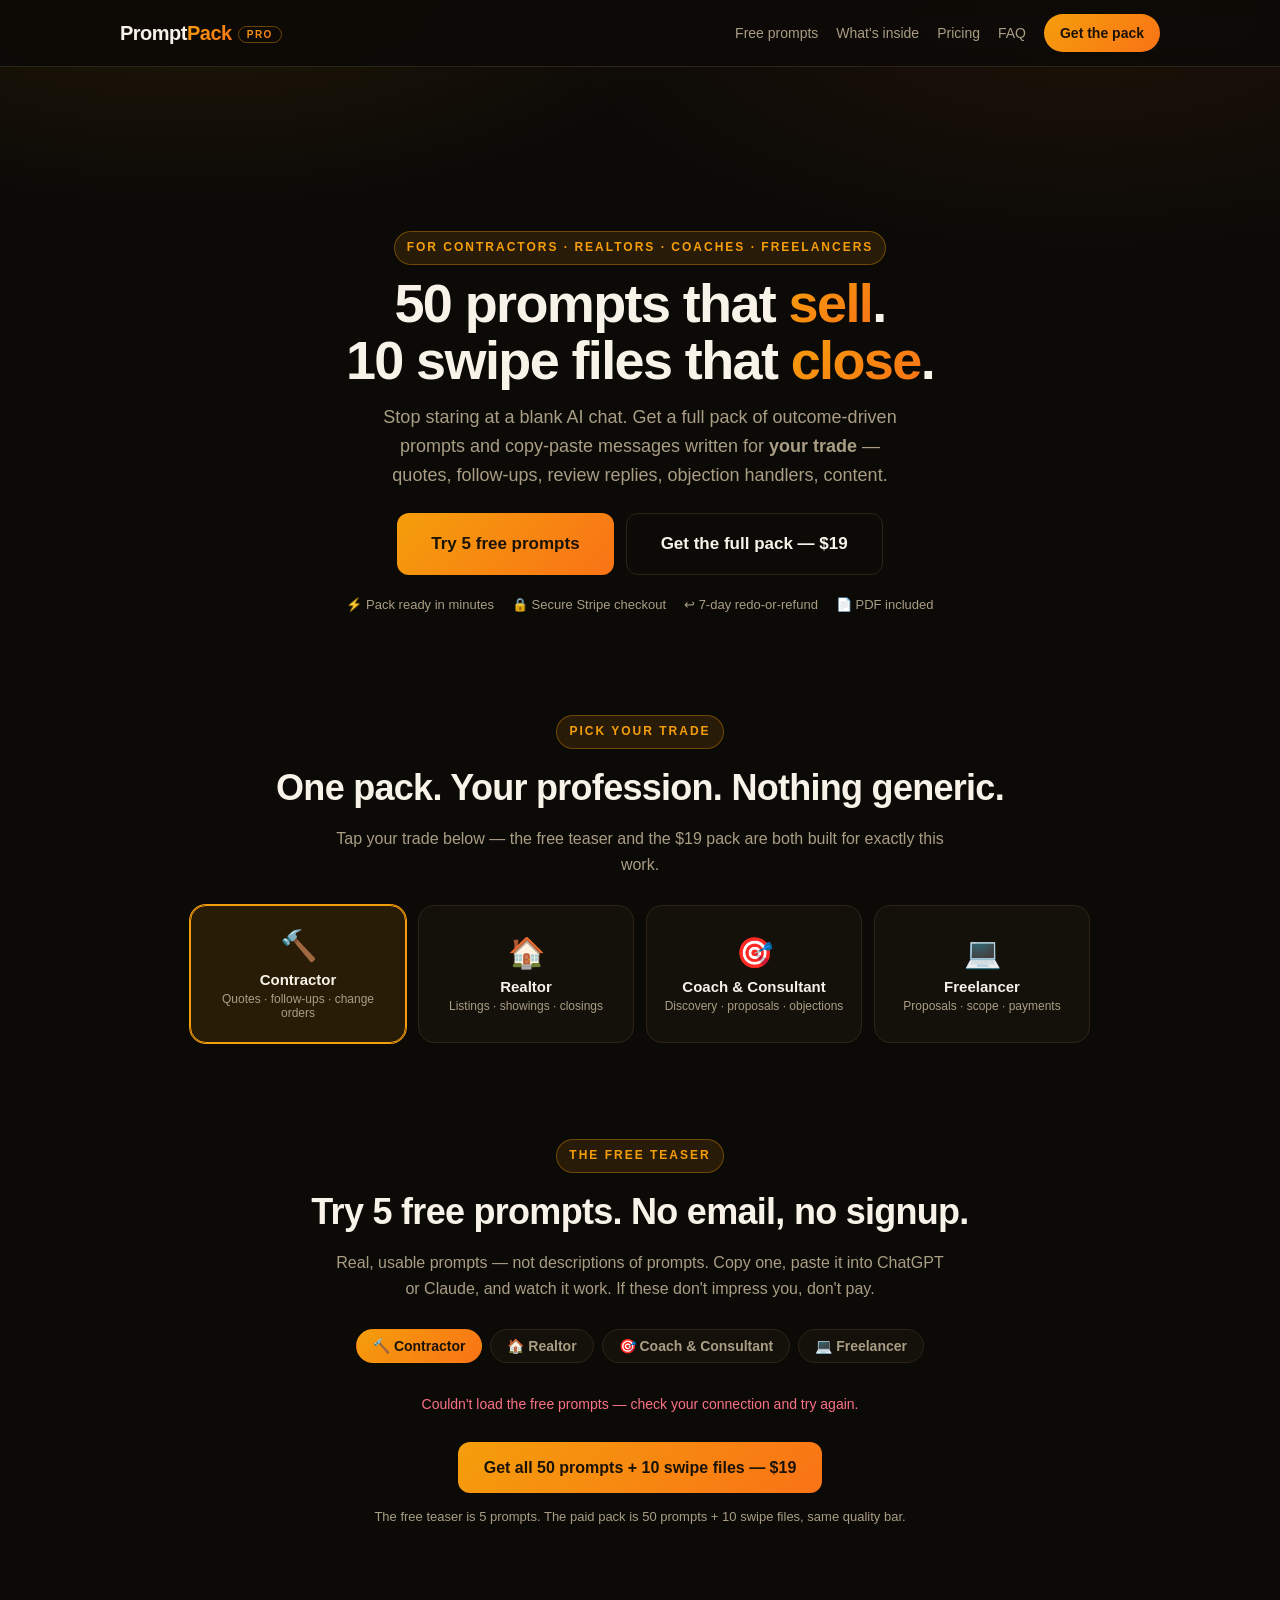
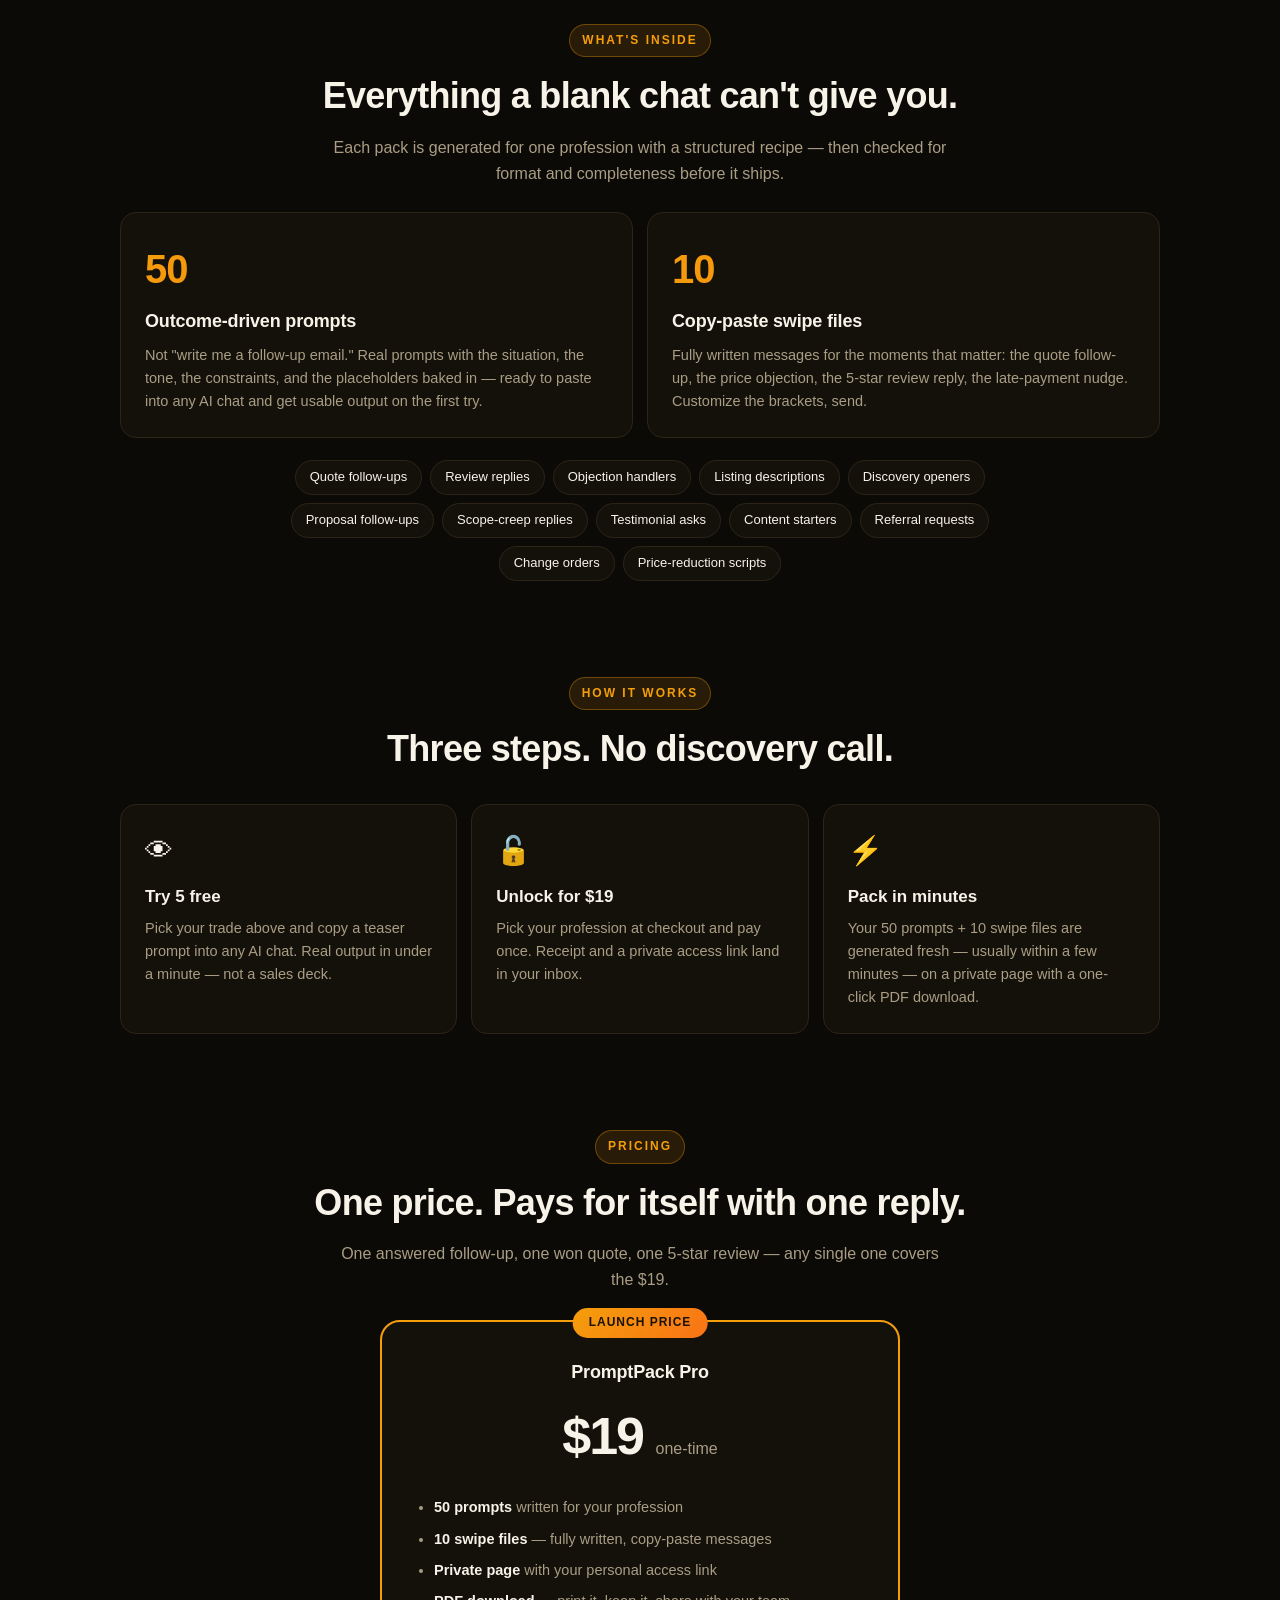
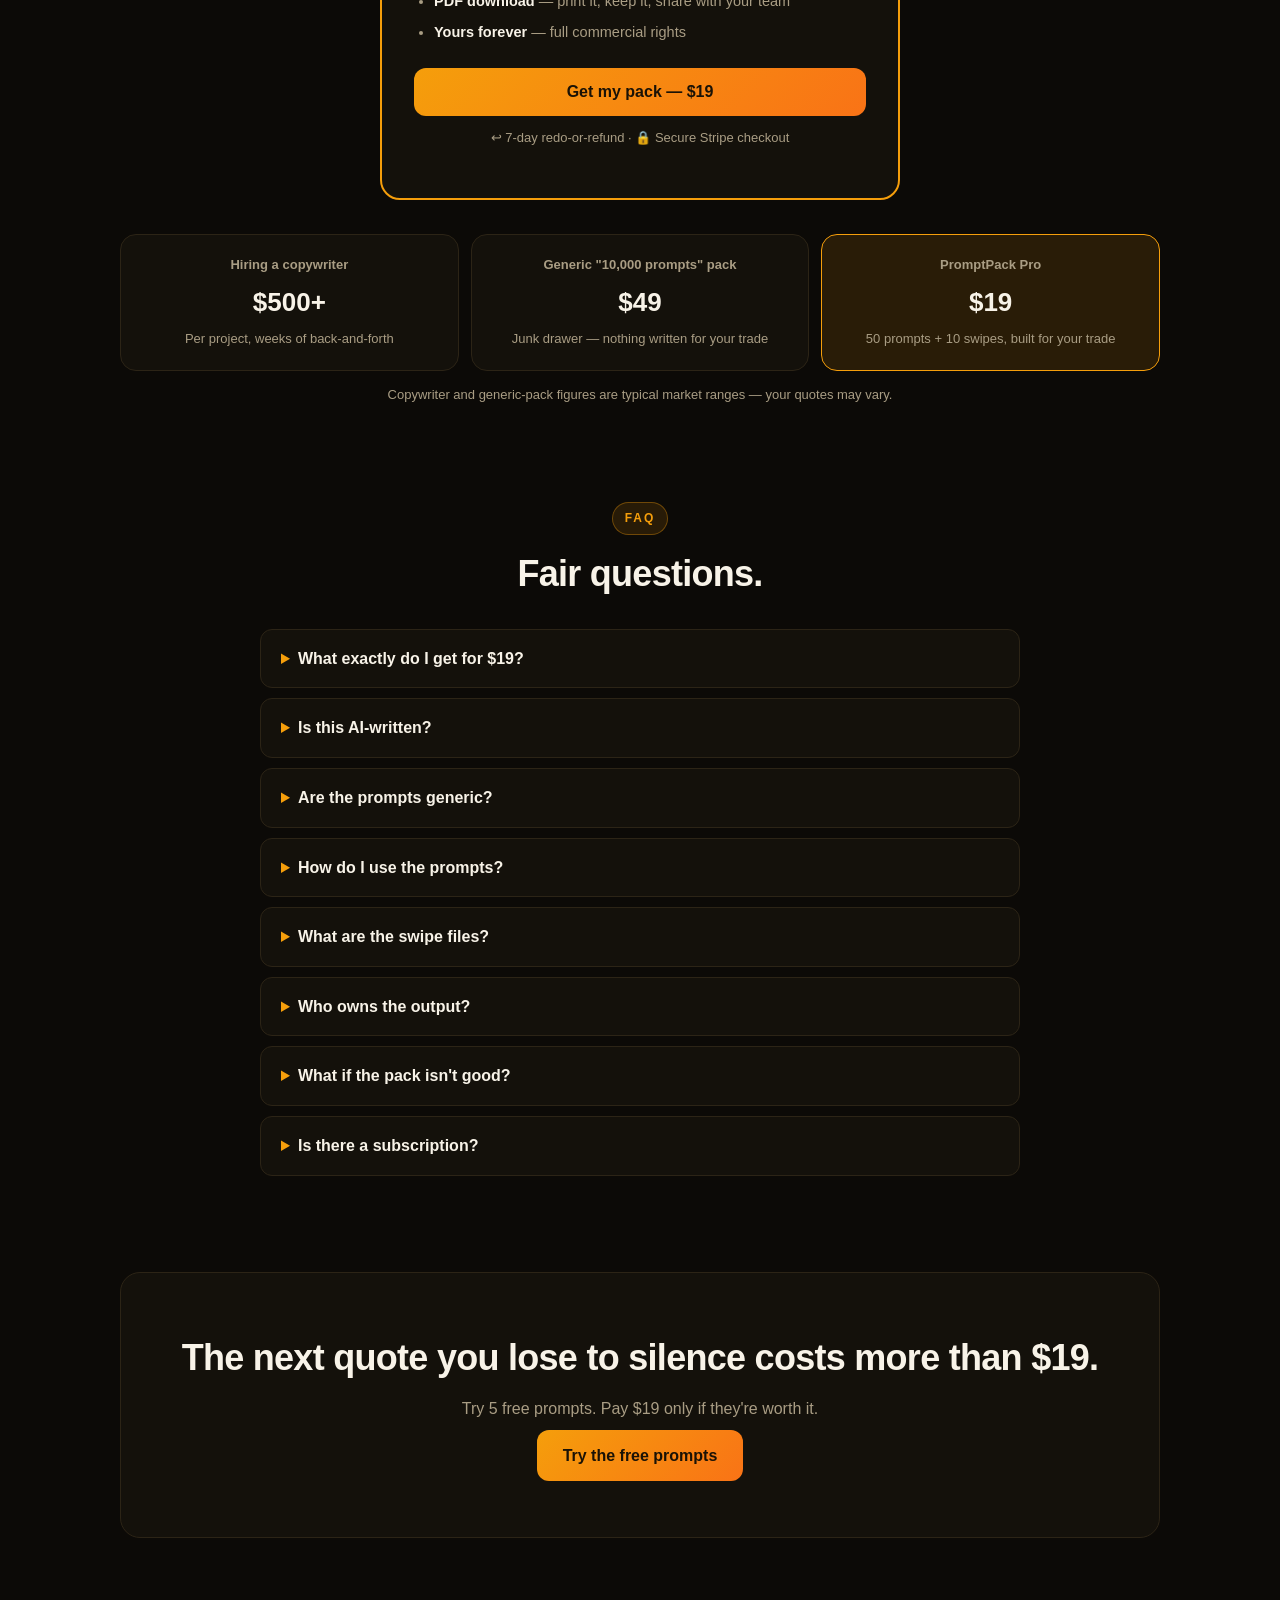
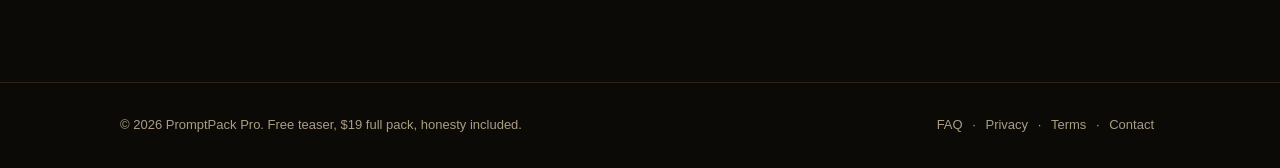
==== index.html @ e0302ac5 "Full PromptPack Pro product: PWA, checkout, token-gated deliverable, legal pages" ====
<!DOCTYPE html>
<html lang="en">
<head>
<meta charset="utf-8">
<meta name="viewport" content="width=device-width, initial-scale=1, viewport-fit=cover">
<title>PromptPack Pro — 50 AI prompts + 10 swipe files for your trade, $19</title>
<meta name="description" content="Pick your profession — contractor, realtor, coach, or freelancer — and get 50 outcome-driven AI prompts plus 10 copy-paste swipe files written for your trade. Try 5 free, no email. $19 one-time.">
<link rel="canonical" href="https://promptpack.mehyar.us/">
<meta property="og:type" content="website">
<meta property="og:site_name" content="PromptPack Pro">
<meta property="og:title" content="PromptPack Pro — 50 AI prompts + 10 swipe files for your trade, $19">
<meta property="og:description" content="Try 5 free prompts — no email, no signup. The full pack (50 prompts + 10 swipe files) is $19 one-time, written for contractors, realtors, coaches, and freelancers.">
<meta property="og:url" content="https://promptpack.mehyar.us/">
<meta property="og:image" content="https://promptpack.mehyar.us/assets/promptpack-logo.png">
<meta property="og:image:alt" content="PromptPack Pro brand tile">
<meta name="twitter:card" content="summary_large_image">
<meta name="twitter:title" content="PromptPack Pro — 50 AI prompts + 10 swipe files for your trade, $19">
<meta name="twitter:description" content="Try 5 free prompts — no email, no signup. Full pack $19 one-time.">
<meta name="twitter:image" content="https://promptpack.mehyar.us/assets/promptpack-logo.png">
<link rel="manifest" href="manifest.json">
<meta name="theme-color" content="#0c0a07">
<link rel="stylesheet" href="styles.css">
<script type="application/ld+json">
{"@context":"https://schema.org","@type":"Organization","name":"PromptPack Pro","url":"https://promptpack.mehyar.us/","logo":"https://promptpack.mehyar.us/assets/promptpack-logo.png","sameAs":[],"contactPoint":{"@type":"ContactPoint","email":"info@mehyar.us","contactType":"customer service"}}
</script>
<script type="application/ld+json">
{"@context":"https://schema.org","@type":"WebSite","name":"PromptPack Pro","url":"https://promptpack.mehyar.us/"}
</script>
<script type="application/ld+json">
{"@context":"https://schema.org","@type":"FAQPage","mainEntity":[
{"@type":"Question","name":"What exactly do I get for $19?","acceptedAnswer":{"@type":"Answer","text":"50 AI prompts written specifically for your profession (contractor, realtor, coach/consultant, or freelancer) plus 10 copy-paste swipe files — follow-up texts, review replies, objection handlers, and content starters. Delivered as a private web page with a one-click PDF download."}},
{"@type":"Question","name":"Is this AI-written?","acceptedAnswer":{"@type":"Answer","text":"Yes — each pack is generated by a large language model using a structured recipe tuned per profession, then validated for format and completeness. The 5 free teaser prompts are hand-written; the paid pack follows the same quality bar."}},
{"@type":"Question","name":"Are the prompts generic?","acceptedAnswer":{"@type":"Answer","text":"No. Each pack is built for one trade. A contractor gets quote follow-ups and change-order language; a realtor gets listing descriptions and price-reduction scripts; a coach gets discovery openers; a freelancer gets proposals and scope-creep replies. Pick your profession at checkout."}},
{"@type":"Question","name":"Who owns the output?","acceptedAnswer":{"@type":"Answer","text":"You do. Full commercial rights, forever. Use the prompts and swipe files in your business however you like."}},
{"@type":"Question","name":"What if the pack isn't good?","acceptedAnswer":{"@type":"Answer","text":"Email within 7 days and we'll regenerate it once, free. If it's still not usable, you get a full refund."}},
{"@type":"Question","name":"Is there a subscription?","acceptedAnswer":{"@type":"Answer","text":"No. $19 one-time. Your pack lives at a private link you can open anytime."}},
{"@type":"Question","name":"How do I use the prompts?","acceptedAnswer":{"@type":"Answer","text":"Copy any prompt, paste it into ChatGPT, Claude, or any AI chat, fill in the bracketed details (your trade, the client situation), and hit send. Each prompt is self-contained and ready to use."}}
]}
</script>
</head>
<body>

<header class="site-header">
  <div class="inner">
    <a class="brand" href="index.html">Prompt<span>Pack</span><span class="pro-tag">PRO</span></a>
    <nav class="nav">
      <a href="#teaser">Free prompts</a>
      <a href="#inside">What's inside</a>
      <a href="#pricing">Pricing</a>
      <a href="#faq">FAQ</a>
      <a class="nav-cta" href="#pricing">Get the pack</a>
    </nav>
  </div>
</header>

<main>
  <!-- ============ HERO ============ -->
  <section class="hero hero-compact">
    <p class="eyebrow">For contractors · realtors · coaches · freelancers</p>
    <h1>50 prompts that <span class="grad">sell</span>.<br>10 swipe files that <span class="grad">close</span>.</h1>
    <p class="hero-sub">Stop staring at a blank AI chat. Get a full pack of outcome-driven prompts and copy-paste messages written for <strong>your trade</strong> — quotes, follow-ups, review replies, objection handlers, content.</p>
    <div class="hero-cta">
      <a class="btn btn-primary" href="#teaser">Try 5 free prompts</a>
      <a class="btn btn-ghost" href="#pricing">Get the full pack — $19</a>
    </div>
    <div class="trust-row">
      <span>⚡ Pack ready in minutes</span>
      <span>🔒 Secure Stripe checkout</span>
      <span>↩ 7-day redo-or-refund</span>
      <span>📄 PDF included</span>
    </div>
  </section>

  <!-- ============ PROFESSION PICKER ============ -->
  <section id="professions">
    <div class="eyebrow-wrap"><p class="eyebrow">Pick your trade</p></div>
    <h2 class="sec-title">One pack. Your profession. Nothing generic.</h2>
    <p class="sec-sub">Tap your trade below — the free teaser and the $19 pack are both built for exactly this work.</p>
    <div class="prof-grid" id="prof-grid">
      <button class="prof-card active" data-prof="contractor" type="button"><span class="prof-icon">🔨</span>Contractor<small>Quotes · follow-ups · change orders</small></button>
      <button class="prof-card" data-prof="realtor" type="button"><span class="prof-icon">🏠</span>Realtor<small>Listings · showings · closings</small></button>
      <button class="prof-card" data-prof="coach-consultant" type="button"><span class="prof-icon">🎯</span>Coach &amp; Consultant<small>Discovery · proposals · objections</small></button>
      <button class="prof-card" data-prof="freelancer" type="button"><span class="prof-icon">💻</span>Freelancer<small>Proposals · scope · payments</small></button>
    </div>
  </section>

  <!-- ============ TEASER ============ -->
  <section id="teaser">
    <div class="eyebrow-wrap"><p class="eyebrow">The free teaser</p></div>
    <h2 class="sec-title">Try 5 free prompts. No email, no signup.</h2>
    <p class="sec-sub">Real, usable prompts — not descriptions of prompts. Copy one, paste it into ChatGPT or Claude, and watch it work. If these don't impress you, don't pay.</p>
    <div class="teaser-shell">
      <div class="teaser-tabs" id="teaser-tabs" role="tablist">
        <button class="teaser-tab active" data-prof="contractor" type="button" role="tab">🔨 Contractor</button>
        <button class="teaser-tab" data-prof="realtor" type="button" role="tab">🏠 Realtor</button>
        <button class="teaser-tab" data-prof="coach-consultant" type="button" role="tab">🎯 Coach &amp; Consultant</button>
        <button class="teaser-tab" data-prof="freelancer" type="button" role="tab">💻 Freelancer</button>
      </div>
      <div class="prompt-list" id="teaser-list" aria-live="polite"></div>
      <p class="status" id="teaser-status" style="text-align:center"></p>
      <div class="teaser-cta">
        <a class="btn btn-primary" href="#pricing" id="teaser-upgrade">Get all 50 prompts + 10 swipe files — $19</a>
        <p class="gallery-note">The free teaser is 5 prompts. The paid pack is 50 prompts + 10 swipe files, same quality bar.</p>
      </div>
    </div>
  </section>

  <!-- ============ WHAT'S INSIDE ============ -->
  <section id="inside">
    <div class="eyebrow-wrap"><p class="eyebrow">What's inside</p></div>
    <h2 class="sec-title">Everything a blank chat can't give you.</h2>
    <p class="sec-sub">Each pack is generated for one profession with a structured recipe — then checked for format and completeness before it ships.</p>
    <div class="inside-grid">
      <article class="inside-card reveal">
        <div class="big">50</div>
        <h3>Outcome-driven prompts</h3>
        <p>Not "write me a follow-up email." Real prompts with the situation, the tone, the constraints, and the placeholders baked in — ready to paste into any AI chat and get usable output on the first try.</p>
      </article>
      <article class="inside-card reveal">
        <div class="big">10</div>
        <h3>Copy-paste swipe files</h3>
        <p>Fully written messages for the moments that matter: the quote follow-up, the price objection, the 5-star review reply, the late-payment nudge. Customize the brackets, send.</p>
      </article>
    </div>
    <div class="cat-cloud reveal">
      <span>Quote follow-ups</span><span>Review replies</span><span>Objection handlers</span><span>Listing descriptions</span><span>Discovery openers</span><span>Proposal follow-ups</span><span>Scope-creep replies</span><span>Testimonial asks</span><span>Content starters</span><span>Referral requests</span><span>Change orders</span><span>Price-reduction scripts</span>
    </div>
  </section>

  <!-- ============ HOW IT WORKS ============ -->
  <section id="how">
    <div class="eyebrow-wrap"><p class="eyebrow">How it works</p></div>
    <h2 class="sec-title">Three steps. No discovery call.</h2>
    <ol class="steps steps-visual">
      <li class="reveal"><span class="step-icon">👁</span><strong>Try 5 free</strong><p>Pick your trade above and copy a teaser prompt into any AI chat. Real output in under a minute — not a sales deck.</p></li>
      <li class="reveal"><span class="step-icon">🔓</span><strong>Unlock for $19</strong><p>Pick your profession at checkout and pay once. Receipt and a private access link land in your inbox.</p></li>
      <li class="reveal"><span class="step-icon">⚡</span><strong>Pack in minutes</strong><p>Your 50 prompts + 10 swipe files are generated fresh — usually within a few minutes — on a private page with a one-click PDF download.</p></li>
    </ol>
  </section>

  <!-- ============ PRICING ============ -->
  <section id="pricing">
    <div class="eyebrow-wrap"><p class="eyebrow">Pricing</p></div>
    <h2 class="sec-title">One price. Pays for itself with one reply.</h2>
    <p class="sec-sub">One answered follow-up, one won quote, one 5-star review — any single one covers the $19.</p>
    <div class="price-card reveal">
      <span class="save">LAUNCH PRICE</span>
      <h3>PromptPack Pro</h3>
      <div class="price">$19 <small>one-time</small></div>
      <ul>
        <li><strong>50 prompts</strong> written for your profession</li>
        <li><strong>10 swipe files</strong> — fully written, copy-paste messages</li>
        <li><strong>Private page</strong> with your personal access link</li>
        <li><strong>PDF download</strong> — print it, keep it, share with your team</li>
        <li><strong>Yours forever</strong> — full commercial rights</li>
      </ul>
      <button class="btn btn-primary btn-block" id="buy-open">Get my pack — $19</button>
      <p class="price-guarantee">↩ 7-day redo-or-refund · 🔒 Secure Stripe checkout</p>
    </div>
    <div class="compare-strip reveal">
      <div class="compare-col">
        <span class="compare-who">Hiring a copywriter</span>
        <span class="compare-price">$500+</span>
        <span class="compare-time">Per project, weeks of back-and-forth</span>
      </div>
      <div class="compare-col">
        <span class="compare-who">Generic "10,000 prompts" pack</span>
        <span class="compare-price">$49</span>
        <span class="compare-time">Junk drawer — nothing written for your trade</span>
      </div>
      <div class="compare-col winner">
        <span class="compare-who">PromptPack Pro</span>
        <span class="compare-price">$19</span>
        <span class="compare-time">50 prompts + 10 swipes, built for your trade</span>
      </div>
    </div>
    <p class="gallery-note">Copywriter and generic-pack figures are typical market ranges — your quotes may vary.</p>
  </section>

  <!-- ============ FAQ ============ -->
  <section id="faq">
    <div class="eyebrow-wrap"><p class="eyebrow">FAQ</p></div>
    <h2 class="sec-title">Fair questions.</h2>
    <div class="faq">
      <details class="reveal">
        <summary>What exactly do I get for $19?</summary>
        <p>50 AI prompts written for your profession plus 10 copy-paste swipe files, on a private web page with a one-click PDF download. Pick your profession at checkout — contractor, realtor, coach/consultant, or freelancer.</p>
      </details>
      <details class="reveal">
        <summary>Is this AI-written?</summary>
        <p>Yes — each pack is generated by a large language model running a structured recipe tuned per profession, then validated for format and completeness. The 5 free teaser prompts are hand-written; the paid pack holds the same quality bar.</p>
      </details>
      <details class="reveal">
        <summary>Are the prompts generic?</summary>
        <p>No. A contractor gets quote follow-ups, price-objection replies, and change-order language. A realtor gets listing descriptions and price-reduction scripts. A coach gets discovery openers and testimonial extractors. A freelancer gets proposals and scope-creep stoppers.</p>
      </details>
      <details class="reveal">
        <summary>How do I use the prompts?</summary>
        <p>Copy any prompt, paste it into ChatGPT, Claude, or any AI chat, fill in the bracketed details (your trade, the client situation), and hit send. Each prompt is self-contained and built to work on the first try.</p>
      </details>
      <details class="reveal">
        <summary>What are the swipe files?</summary>
        <p>Fully written messages for high-stakes moments — no AI call needed. The quote follow-up text, the price-objection reply, the 5-star review response, the late-payment sequence. Swap in your details and send.</p>
      </details>
      <details class="reveal">
        <summary>Who owns the output?</summary>
        <p>You do. Full commercial rights, forever. Use the prompts and swipe files anywhere in your business.</p>
      </details>
      <details class="reveal">
        <summary>What if the pack isn't good?</summary>
        <p>Email us within 7 days and we'll regenerate it once, free. If it's still not usable, you get a full refund.</p>
      </details>
      <details class="reveal">
        <summary>Is there a subscription?</summary>
        <p>No. $19 one-time. Your pack lives at a private link you can open anytime.</p>
      </details>
    </div>
  </section>

  <!-- ============ FINAL CTA ============ -->
  <section class="final-cta reveal">
    <h2>The next quote you lose to silence costs more than $19.</h2>
    <p class="sec-sub">Try 5 free prompts. Pay $19 only if they're worth it.</p>
    <a class="btn btn-primary" href="#teaser">Try the free prompts</a>
  </section>
</main>

<footer>
  <div class="inner footer-grid">
    <div class="footer-base">
      <span>© 2026 PromptPack Pro. Free teaser, $19 full pack, honesty included.</span>
      <span><a href="index.html#faq">FAQ</a> · <a href="privacy.html">Privacy</a> · <a href="terms.html">Terms</a> · <a href="mailto:info@mehyar.us">Contact</a></span>
    </div>
  </div>
</footer>

<!-- Sticky mobile CTA -->
<div class="sticky-cta" id="sticky-cta" hidden>
  <span class="sticky-cta-text"><strong>$19</strong> one-time · 5 free prompts</span>
  <a class="btn btn-primary" href="#pricing">Get the pack</a>
</div>

<!-- Buy modal -->
<div class="modal" id="buy-modal" hidden>
  <div class="panel">
    <button class="modal-close" id="buy-close" aria-label="Close">×</button>
    <h2>PromptPack Pro</h2>
    <p class="muted">50 prompts + 10 swipe files, written for your trade.</p>
    <p><span class="price" style="font-size:32px;font-weight:800">$19</span> <small style="color:var(--muted)">one-time</small></p>
    <form id="buy-form" novalidate>
      <div class="field">
        <label for="buy-profession">Your profession</label>
        <select id="buy-profession">
          <option value="">— choose your trade —</option>
          <option value="contractor">Contractor</option>
          <option value="realtor">Realtor</option>
          <option value="coach-consultant">Coach / Consultant</option>
          <option value="freelancer">Freelancer</option>
        </select>
      </div>
      <div class="field">
        <label for="buy-email">Email — your pack link goes here</label>
        <input type="email" id="buy-email" placeholder="you@company.com" autocomplete="email">
      </div>
      <p id="buy-error"></p>
      <button type="submit" class="btn btn-primary btn-block">Continue to checkout</button>
    </form>
  </div>
</div>

<!-- Dev payload modal -->
<div class="modal" id="payload-modal" hidden>
  <div class="panel" style="max-width:560px">
    <button class="modal-close" id="payload-close" aria-label="Close">×</button>
    <h2>Checkout payload</h2>
    <pre id="payload-pre" style="white-space:pre-wrap;font-size:13px"></pre>
    <p class="muted" style="font-size:13px">DEV MODE — no real checkout happened. In production this payload POSTs to the checkout endpoint and Stripe takes over.</p>
  </div>
</div>

<div class="toast" id="toast" role="status"></div>

<script src="app.js"></script>
<script>
document.addEventListener("DOMContentLoaded", function () {
  /* reveal-on-scroll */
  var io = new IntersectionObserver(function (entries) {
    entries.forEach(function (e) {
      if (e.isIntersecting) { e.target.classList.add("in"); io.unobserve(e.target); }
    });
  }, { threshold: 0.1 });
  document.querySelectorAll(".reveal").forEach(function (el) { io.observe(el); });

  /* profession picker + teaser tabs share state */
  var currentProf = "contractor";
  function setProfession(slug) {
    currentProf = slug;
    document.querySelectorAll("#prof-grid .prof-card").forEach(function (c) {
      c.classList.toggle("active", c.getAttribute("data-prof") === slug);
    });
    document.querySelectorAll("#teaser-tabs .teaser-tab").forEach(function (t) {
      t.classList.toggle("active", t.getAttribute("data-prof") === slug);
    });
    window.PromptPack.loadTeaser(slug);
    var sel = document.getElementById("buy-profession");
    if (sel) sel.value = slug;
  }
  document.querySelectorAll("#prof-grid .prof-card").forEach(function (c) {
    c.addEventListener("click", function () { setProfession(c.getAttribute("data-prof")); });
  });
  document.querySelectorAll("#teaser-tabs .teaser-tab").forEach(function (t) {
    t.addEventListener("click", function () { setProfession(t.getAttribute("data-prof")); });
  });

  /* buy modal open */
  document.getElementById("buy-open").addEventListener("click", function () {
    window.PromptPack.openBuy(currentProf);
  });

  /* sticky mobile CTA */
  var sticky = document.getElementById("sticky-cta");
  var footer = document.querySelector("footer");
  function updateSticky() {
    if (window.innerWidth >= 720) { sticky.hidden = true; return; }
    var past = window.scrollY > 520;
    var footVisible = false;
    if (footer) { footVisible = footer.getBoundingClientRect().top < window.innerHeight; }
    sticky.hidden = !(past && !footVisible);
  }
  window.addEventListener("scroll", updateSticky, { passive: true });
  window.addEventListener("resize", updateSticky);
  updateSticky();

  /* initial teaser load */
  setProfession("contractor");
});
</script>
</body>
</html>
---- styles.css ----
/* PromptPack Pro — warm "winning words" palette. Mobile-first, vanilla, no build step. */
:root {
  --bg: #0c0a07;
  --surface: #14110b;
  --surface-2: #1c1710;
  --line: #2c2416;
  --text: #f8f3e8;
  --muted: #a99d84;
  --accent: #f59e0b;
  --accent-2: #f97316;
  --accent-soft: rgba(245, 158, 11, .12);
  --grad: linear-gradient(135deg, #f59e0b, #f97316);
  --gold: #fbbf24;
  --ok: #34d399;
  --err: #fb7185;
  --radius: 16px;
  --maxw: 1080px;
  --font: -apple-system, BlinkMacSystemFont, "Segoe UI", Inter, Roboto, Helvetica, Arial, sans-serif;
}

* { box-sizing: border-box; }
html { -webkit-text-size-adjust: 100%; scroll-behavior: smooth; }
body {
  margin: 0;
  background:
    radial-gradient(900px 420px at 15% -5%, rgba(245, 158, 11, .10) 0%, transparent 60%) fixed,
    radial-gradient(900px 420px at 85% 0%, rgba(249, 115, 22, .08) 0%, transparent 60%) fixed,
    var(--bg);
  color: var(--text);
  font-family: var(--font);
  line-height: 1.6;
  font-size: 16px;
}

/* ---------- header ---------- */
.site-header {
  position: sticky; top: 0; z-index: 20;
  background: rgba(12, 10, 7, .88);
  backdrop-filter: blur(10px);
  -webkit-backdrop-filter: blur(10px);
  border-bottom: 1px solid var(--line);
}
.site-header .inner {
  max-width: var(--maxw); margin: 0 auto;
  padding: 14px 20px;
  display: flex; align-items: center; justify-content: space-between; gap: 12px;
}
.brand { font-weight: 800; font-size: 20px; letter-spacing: -.5px; color: var(--text); text-decoration: none; }
.brand span {
  background: var(--grad);
  -webkit-background-clip: text; background-clip: text;
  -webkit-text-fill-color: transparent; color: transparent;
}
.brand .pro-tag {
  font-size: 10px; font-weight: 800; letter-spacing: 1.5px; color: var(--accent);
  border: 1px solid rgba(245, 158, 11, .4); border-radius: 999px;
  padding: 2px 8px; margin-left: 6px; vertical-align: middle;
}
.nav { display: flex; align-items: center; }
.nav a { color: var(--muted); text-decoration: none; font-size: 14px; margin-left: 18px; }
.nav a:hover { color: var(--text); }
.nav .nav-cta {
  margin-left: 18px; padding: 8px 16px; border-radius: 999px;
  background: var(--grad); color: #1a1206; font-weight: 700;
}
.nav .nav-cta:hover { opacity: .92; color: #1a1206; }
@media (max-width: 560px) { .nav a:not(.nav-cta) { display: none; } }

/* ---------- layout ---------- */
main { max-width: var(--maxw); margin: 0 auto; padding: 0 20px 72px; }
main section { margin-top: clamp(56px, 9vw, 96px); }
section[id] { scroll-margin-top: 76px; }
h1 {
  font-size: clamp(30px, 8.5vw, 54px);
  line-height: 1.06; letter-spacing: -0.03em;
  margin: 0 0 14px; text-wrap: balance;
}
h2 { font-size: clamp(22px, 5.5vw, 30px); letter-spacing: -0.02em; margin: 0 0 10px; text-wrap: balance; }
.sec-title { font-size: clamp(24px, 6vw, 36px); letter-spacing: -0.02em; text-wrap: balance; }
h3 { font-size: 18px; margin: 0 0 8px; letter-spacing: -0.01em; }
p.lede { color: var(--muted); font-size: 17px; margin: 0 0 18px; max-width: 640px; }
::selection { background: rgba(245, 158, 11, .35); }
a:focus-visible, button:focus-visible, input:focus-visible, select:focus-visible, summary:focus-visible {
  outline: 2px solid var(--accent); outline-offset: 2px; border-radius: 6px;
}
.eyebrow {
  display: inline-block;
  color: var(--accent); font-size: 12px; font-weight: 800;
  text-transform: uppercase; letter-spacing: 2px; margin: 0 0 10px;
  padding: 6px 12px; border: 1px solid rgba(245, 158, 11, .35);
  border-radius: 999px; background: var(--accent-soft);
}
.eyebrow-wrap { text-align: center; }
.sec-title { text-align: center; }
.sec-sub { text-align: center; color: var(--muted); max-width: 620px; margin: 0 auto 8px; }

/* ---------- hero ---------- */
.hero { padding: 64px 0 12px; text-align: center; }
.hero-compact { padding: clamp(36px, 7vw, 68px) 0 4px; }
.hero h1 .grad {
  background: var(--grad);
  -webkit-background-clip: text; background-clip: text;
  -webkit-text-fill-color: transparent; color: transparent;
}
.hero .lede { margin-left: auto; margin-right: auto; }
.hero-sub {
  color: var(--muted); font-size: clamp(15px, 4vw, 18px);
  margin: 12px auto 0; max-width: 560px; text-wrap: balance;
}
.hero-cta { margin-top: 24px; display: flex; justify-content: center; gap: 12px; flex-wrap: wrap; }
.hero-cta .btn { padding: 16px 34px; font-size: 17px; min-height: 52px; }
.trust-row {
  display: flex; gap: 10px 18px; flex-wrap: wrap; justify-content: center;
  margin-top: 20px; font-size: 13px; color: var(--muted);
}
.trust-row span { display: inline-flex; align-items: center; gap: 6px; white-space: nowrap; }
.chips { display: flex; gap: 8px; flex-wrap: wrap; justify-content: center; }
.chips span {
  font-size: 13px; color: var(--muted);
  border: 1px solid var(--line); border-radius: 999px;
  padding: 6px 12px; background: rgba(28, 23, 16, .6);
}

/* ---------- buttons ---------- */
.btn {
  display: inline-flex; align-items: center; justify-content: center;
  font-family: var(--font); font-weight: 700; font-size: 16px;
  padding: 13px 26px; border-radius: 12px; border: none; cursor: pointer;
  text-decoration: none; transition: transform .06s ease, opacity .15s ease;
  min-height: 48px;
}
.btn:active { transform: translateY(1px); }
.btn-primary { background: var(--grad); color: #1a1206; }
.btn-primary:hover { opacity: .92; }
.btn-primary:disabled { opacity: .55; cursor: default; }
.btn-ghost {
  background: transparent; color: var(--text);
  border: 1px solid var(--line);
}
.btn-ghost:hover { border-color: var(--accent); color: var(--accent); }
.btn-block { width: 100%; }

/* ---------- profession picker ---------- */
.prof-grid {
  display: grid; grid-template-columns: repeat(4, 1fr); gap: 12px;
  margin: 28px auto 0; max-width: 900px;
}
@media (max-width: 760px) { .prof-grid { grid-template-columns: repeat(2, 1fr); } }
.prof-card {
  background: var(--surface); border: 1px solid var(--line);
  border-radius: var(--radius); padding: 22px 14px; cursor: pointer;
  text-align: center; transition: border-color .15s ease, transform .06s ease;
  color: var(--text); font-family: var(--font); font-size: 15px; font-weight: 700;
}
.prof-card:hover { border-color: var(--accent); }
.prof-card.active { border-color: var(--accent); background: var(--accent-soft); box-shadow: 0 0 0 1px var(--accent); }
.prof-card:active { transform: translateY(1px); }
.prof-card .prof-icon { font-size: 30px; display: block; margin-bottom: 8px; }
.prof-card small { display: block; color: var(--muted); font-weight: 400; font-size: 12px; margin-top: 4px; }

/* ---------- teaser / prompt cards ---------- */
.teaser-shell { margin-top: 28px; }
.teaser-tabs { display: flex; gap: 8px; flex-wrap: wrap; justify-content: center; margin-bottom: 20px; }
.teaser-tab {
  background: var(--surface); border: 1px solid var(--line); color: var(--muted);
  border-radius: 999px; padding: 8px 16px; font-size: 14px; font-weight: 600;
  cursor: pointer; font-family: var(--font);
}
.teaser-tab.active { color: #1a1206; background: var(--grad); border-color: transparent; }
.prompt-list { display: grid; gap: 14px; max-width: 820px; margin: 0 auto; }
.prompt-card {
  background: var(--surface); border: 1px solid var(--line);
  border-radius: var(--radius); padding: 20px; text-align: left;
}
.prompt-card .prompt-head { display: flex; align-items: center; gap: 10px; margin-bottom: 10px; flex-wrap: wrap; }
.prompt-card .prompt-n {
  font-size: 11px; font-weight: 800; letter-spacing: 1px; color: #1a1206;
  background: var(--grad); border-radius: 999px; padding: 3px 10px;
}
.prompt-card .cat {
  font-size: 11px; font-weight: 700; letter-spacing: .8px; text-transform: uppercase;
  color: var(--accent);
}
.prompt-card h3 { font-size: 16px; margin: 0; flex: 1 1 100%; }
.prompt-card .prompt-text {
  color: var(--text); font-size: 14.5px; line-height: 1.65;
  background: rgba(0,0,0,.25); border: 1px solid var(--line);
  border-radius: 10px; padding: 14px; margin: 10px 0 12px; white-space: pre-wrap;
}
.copy-btn {
  background: transparent; border: 1px solid var(--line); color: var(--muted);
  border-radius: 8px; padding: 8px 14px; font-size: 13px; font-weight: 600;
  cursor: pointer; font-family: var(--font);
}
.copy-btn:hover { border-color: var(--accent); color: var(--accent); }
.copy-btn.copied { color: var(--ok); border-color: var(--ok); }
.free-badge {
  display: inline-block; font-size: 11px; font-weight: 800; letter-spacing: 1.5px;
  color: var(--ok); border: 1px solid rgba(52, 211, 153, .4);
  border-radius: 999px; padding: 3px 10px; margin-bottom: 12px;
}
.teaser-cta { text-align: center; margin-top: 26px; }

/* ---------- what's inside ---------- */
.inside-grid { display: grid; grid-template-columns: repeat(2, 1fr); gap: 14px; margin-top: 26px; }
@media (max-width: 700px) { .inside-grid { grid-template-columns: 1fr; } }
.inside-card {
  background: var(--surface); border: 1px solid var(--line);
  border-radius: var(--radius); padding: 24px;
}
.inside-card .big { font-size: 40px; font-weight: 800; letter-spacing: -1px;
  background: var(--grad); -webkit-background-clip: text; background-clip: text;
  -webkit-text-fill-color: transparent; color: transparent; }
.inside-card h3 { margin-top: 6px; }
.inside-card p { color: var(--muted); font-size: 14.5px; margin: 6px 0 0; }
.cat-cloud { display: flex; gap: 8px; flex-wrap: wrap; justify-content: center; margin-top: 22px; max-width: 760px; margin-left: auto; margin-right: auto; }
.cat-cloud span {
  font-size: 13px; color: var(--text);
  border: 1px solid var(--line); border-radius: 999px;
  padding: 6px 14px; background: var(--surface);
}

/* ---------- steps ---------- */
.steps { list-style: none; margin: 26px 0 0; padding: 0; display: grid; gap: 14px; }
.steps-visual { grid-template-columns: repeat(3, 1fr); }
@media (max-width: 760px) { .steps-visual { grid-template-columns: 1fr; } }
.steps li {
  background: var(--surface); border: 1px solid var(--line);
  border-radius: var(--radius); padding: 24px;
}
.steps li strong { display: block; font-size: 17px; margin-bottom: 6px; }
.steps li p { color: var(--muted); font-size: 14.5px; margin: 0; }
.step-icon { font-size: 28px; display: block; margin-bottom: 10px; }

/* ---------- pricing ---------- */
.price-card {
  background: var(--surface); border: 2px solid var(--accent);
  border-radius: 20px; padding: 36px 32px; max-width: 520px; margin: 28px auto 0;
  text-align: center; position: relative;
}
.price-card .save {
  position: absolute; top: -14px; left: 50%; transform: translateX(-50%);
  background: var(--grad); color: #1a1206; font-size: 12px; font-weight: 800;
  letter-spacing: 1px; border-radius: 999px; padding: 5px 16px; white-space: nowrap;
}
.price-card .price { font-size: 52px; font-weight: 800; letter-spacing: -2px; margin: 8px 0; }
.price-card .price small { font-size: 16px; font-weight: 400; color: var(--muted); letter-spacing: 0; }
.price-card ul { text-align: left; color: var(--muted); font-size: 14.5px; padding-left: 20px; margin: 18px 0 24px; }
.price-card ul li { margin-bottom: 8px; }
.price-card ul li strong { color: var(--text); }
.price-guarantee { color: var(--muted); font-size: 13px; margin-top: 12px; }
.compare-strip {
  display: grid; grid-template-columns: repeat(3, 1fr); gap: 12px;
  margin-top: 34px;
}
@media (max-width: 700px) { .compare-strip { grid-template-columns: 1fr; } }
.compare-col {
  background: var(--surface); border: 1px solid var(--line);
  border-radius: var(--radius); padding: 20px; text-align: center;
}
.compare-col.winner { border-color: var(--accent); background: var(--accent-soft); }
.compare-who { display: block; font-size: 13px; color: var(--muted); font-weight: 600; }
.compare-price { display: block; font-size: 26px; font-weight: 800; margin: 6px 0; }
.compare-time { display: block; font-size: 13px; color: var(--muted); }
.gallery-note { text-align: center; color: var(--muted); font-size: 13px; margin-top: 14px; }
.gallery-note a { color: var(--accent); }

/* ---------- faq ---------- */
.faq { max-width: 760px; margin: 26px auto 0; display: grid; gap: 10px; }
.faq details {
  background: var(--surface); border: 1px solid var(--line);
  border-radius: 12px; padding: 16px 20px;
}
.faq summary { font-weight: 700; cursor: pointer; font-size: 16px; }
.faq summary::marker { color: var(--accent); }
.faq details p { color: var(--muted); font-size: 14.5px; margin: 10px 0 0; }

/* ---------- final cta ---------- */
.final-cta {
  text-align: center; background: var(--surface);
  border: 1px solid var(--line); border-radius: 20px;
  padding: clamp(36px, 6vw, 56px) 24px; margin-top: clamp(56px, 9vw, 96px);
}
.final-cta h2 { font-size: clamp(24px, 6vw, 36px); }

/* ---------- modal ---------- */
.modal {
  position: fixed; inset: 0; z-index: 100;
  background: rgba(0,0,0,.7); backdrop-filter: blur(4px);
  display: flex; align-items: center; justify-content: center; padding: 20px;
}
.modal[hidden] { display: none; }
.modal .panel {
  background: var(--surface-2); border: 1px solid var(--line);
  border-radius: 20px; padding: 32px; max-width: 460px; width: 100%;
  position: relative; max-height: 90vh; overflow-y: auto;
}
.modal-close {
  position: absolute; top: 12px; right: 16px;
  background: none; border: none; color: var(--muted);
  font-size: 28px; cursor: pointer; line-height: 1;
}
.modal-close:hover { color: var(--text); }
.modal .panel h2 { margin-top: 0; }
.field { margin-bottom: 16px; }
.field label { display: block; font-size: 13px; font-weight: 700; color: var(--muted); margin-bottom: 6px; }
.field input, .field select, .field textarea {
  width: 100%; background: var(--bg); border: 1px solid var(--line);
  border-radius: 10px; padding: 12px 14px; color: var(--text);
  font-size: 15px; font-family: var(--font);
}
.field input:focus, .field select:focus { border-color: var(--accent); outline: none; }
#buy-error { color: var(--err); font-size: 14px; min-height: 20px; margin: 8px 0; }
.muted { color: var(--muted); }

/* ---------- footer ---------- */
footer { border-top: 1px solid var(--line); margin-top: 72px; }
footer .inner { max-width: var(--maxw); margin: 0 auto; padding: 32px 20px; }
.footer-grid { display: grid; gap: 20px; }
.footer-base {
  display: flex; justify-content: space-between; gap: 12px; flex-wrap: wrap;
  color: var(--muted); font-size: 13px;
}
.footer-base a { color: var(--muted); text-decoration: none; margin: 0 6px; }
.footer-base a:hover { color: var(--accent); }

/* ---------- sticky cta ---------- */
.sticky-cta {
  position: fixed; left: 0; right: 0; bottom: 0; z-index: 50;
  background: rgba(12, 10, 7, .95); border-top: 1px solid var(--line);
  backdrop-filter: blur(10px); -webkit-backdrop-filter: blur(10px);
  padding: 12px 16px; display: flex; align-items: center; justify-content: space-between; gap: 12px;
}
.sticky-cta[hidden] { display: none; }
.sticky-cta-text { font-size: 14px; color: var(--muted); }
.sticky-cta-text strong { color: var(--text); font-size: 18px; }
.sticky-cta .btn { padding: 10px 22px; min-height: 44px; font-size: 15px; }

/* ---------- reveal ---------- */
.reveal { opacity: 0; transform: translateY(14px); transition: opacity .5s ease, transform .5s ease; }
.reveal.in { opacity: 1; transform: none; }
@media (prefers-reduced-motion: reduce) { .reveal { opacity: 1; transform: none; transition: none; } }

/* ---------- success page ---------- */
.centered { text-align: center; padding-top: 48px; }
.check {
  width: 72px; height: 72px; border-radius: 50%;
  background: var(--accent-soft); border: 2px solid var(--accent);
  color: var(--accent); font-size: 34px; font-weight: 800;
  display: inline-flex; align-items: center; justify-content: center;
  margin-bottom: 18px;
}
.token-form { display: flex; gap: 10px; max-width: 560px; margin: 18px auto 0; }
.token-form input {
  flex: 1; background: var(--bg); border: 1px solid var(--line);
  border-radius: 10px; padding: 12px 14px; color: var(--text);
  font-size: 14px; font-family: ui-monospace, monospace;
}
.token-form input:focus { border-color: var(--accent); outline: none; }
@media (max-width: 560px) { .token-form { flex-direction: column; } }
.status { font-size: 14px; color: var(--muted); margin-top: 10px; }
.status.busy { color: var(--accent); }
.status.error { color: var(--err); }
.status.ok { color: var(--ok); }
.whatyouget {
  background: var(--surface); border: 1px solid var(--line);
  border-radius: var(--radius); padding: 28px; max-width: 760px; margin: 0 auto;
}
.whatyouget h3 { margin-top: 0; }

/* ---------- deliverable ---------- */
.pack-meta {
  display: flex; gap: 10px; flex-wrap: wrap; align-items: center;
  margin: 18px 0 8px;
}
.pack-meta .prof-pill {
  background: var(--grad); color: #1a1206; font-weight: 800; font-size: 13px;
  border-radius: 999px; padding: 6px 16px;
}
.swipe-section { margin-top: 48px; }
.swipe-card { border-left: 3px solid var(--accent); }
.spinner {
  display: inline-block; width: 18px; height: 18px; border-radius: 50%;
  border: 2px solid var(--line); border-top-color: var(--accent);
  animation: spin 0.9s linear infinite; vertical-align: -3px; margin-right: 8px;
}
@keyframes spin { to { transform: rotate(360deg); } }
.progress-box {
  background: var(--surface); border: 1px solid var(--line);
  border-radius: var(--radius); padding: 32px; text-align: center;
  max-width: 560px; margin: 32px auto;
}
.progress-box p { color: var(--muted); }
.toolbar { display: flex; gap: 10px; flex-wrap: wrap; margin: 20px 0; }

/* ---------- toast ---------- */
.toast {
  position: fixed; bottom: 24px; left: 50%; transform: translateX(-50%) translateY(20px);
  background: var(--surface-2); border: 1px solid var(--accent); color: var(--text);
  border-radius: 999px; padding: 10px 22px; font-size: 14px; font-weight: 600;
  opacity: 0; pointer-events: none; transition: opacity .2s ease, transform .2s ease;
  z-index: 200;
}
.toast.show { opacity: 1; transform: translateX(-50%) translateY(0); }

/* ---------- sample note ---------- */
.sample-note {
  font-size: 12px; color: var(--muted); font-style: italic; margin-top: 8px;
}

/* ---------- print (PDF) ---------- */
@media print {
  :root { --text: #111; --muted: #444; }
  body { background: #fff; color: #111; font-size: 12pt; }
  .site-header, .sticky-cta, .toolbar, .no-print, footer, .toast, .hero-cta { display: none !important; }
  main { max-width: none; padding: 0; }
  main section { margin-top: 24px; }
  .prompt-card, .inside-card {
    background: #fff; border: 1px solid #ccc; color: #111;
    break-inside: avoid; box-shadow: none;
  }
  .prompt-card .prompt-text { background: #f7f7f7; border-color: #ddd; color: #111; }
  .prompt-card h3 { color: #111; }
  .prompt-card .cat { color: #b45309; }
  .prompt-card .prompt-n { background: #f59e0b; color: #fff; }
  .copy-btn { display: none; }
  h1, h2, h3, .sec-title { color: #111; }
  .sec-sub, .lede, p { color: #333; }
  .pack-cover { break-after: page; }
  .swipe-section { break-before: page; }
}
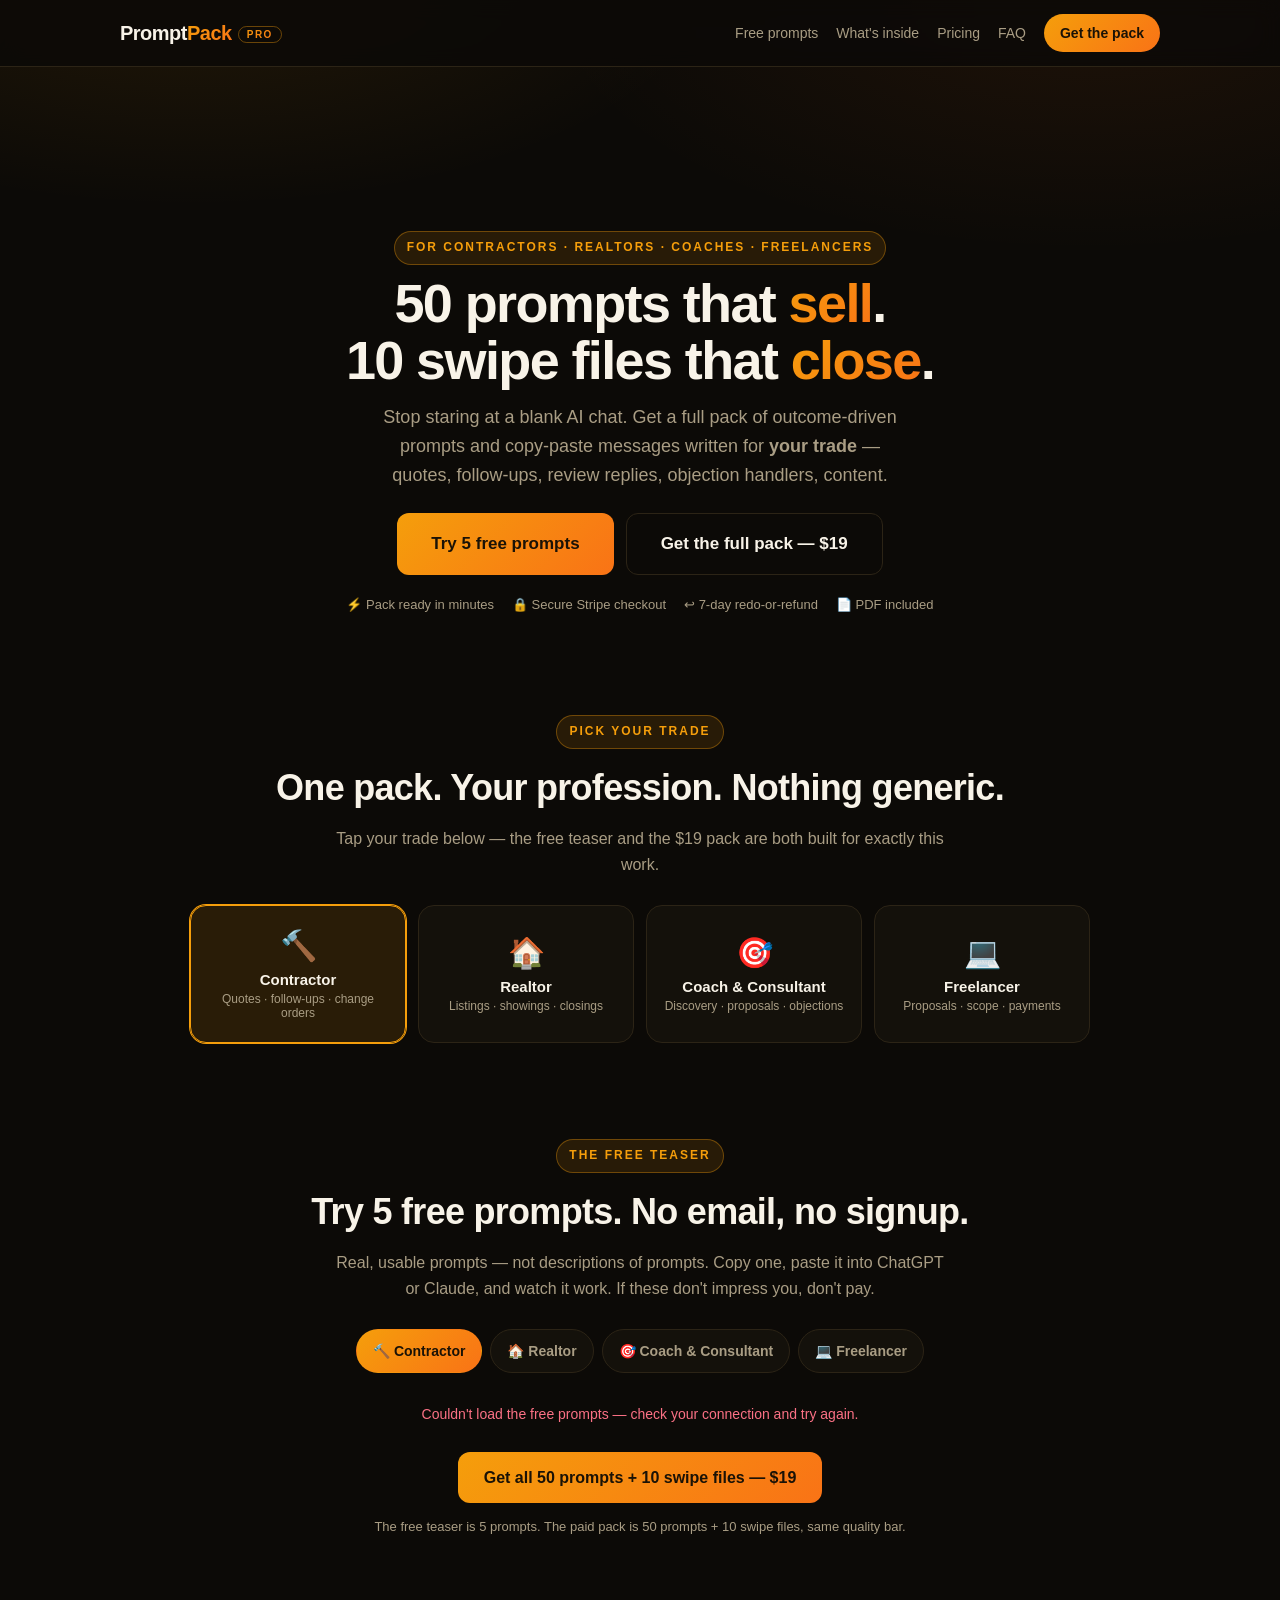
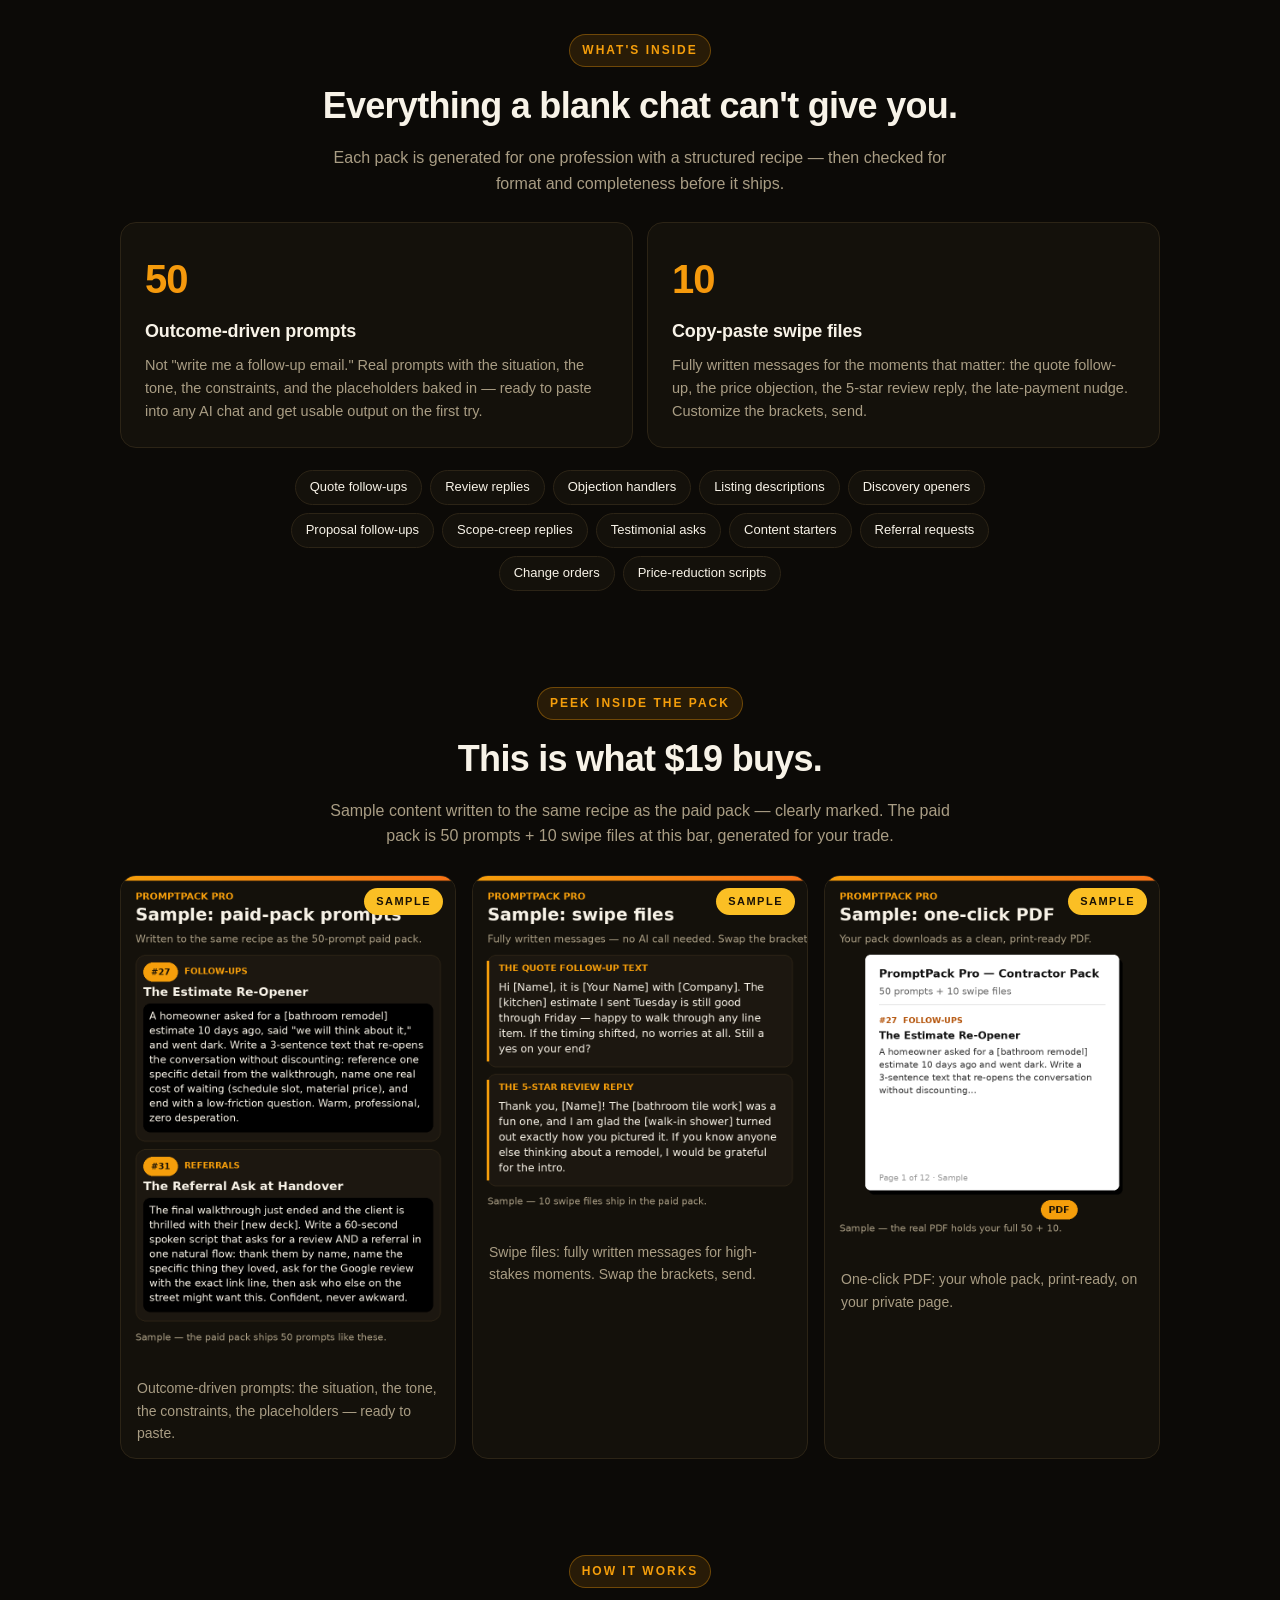
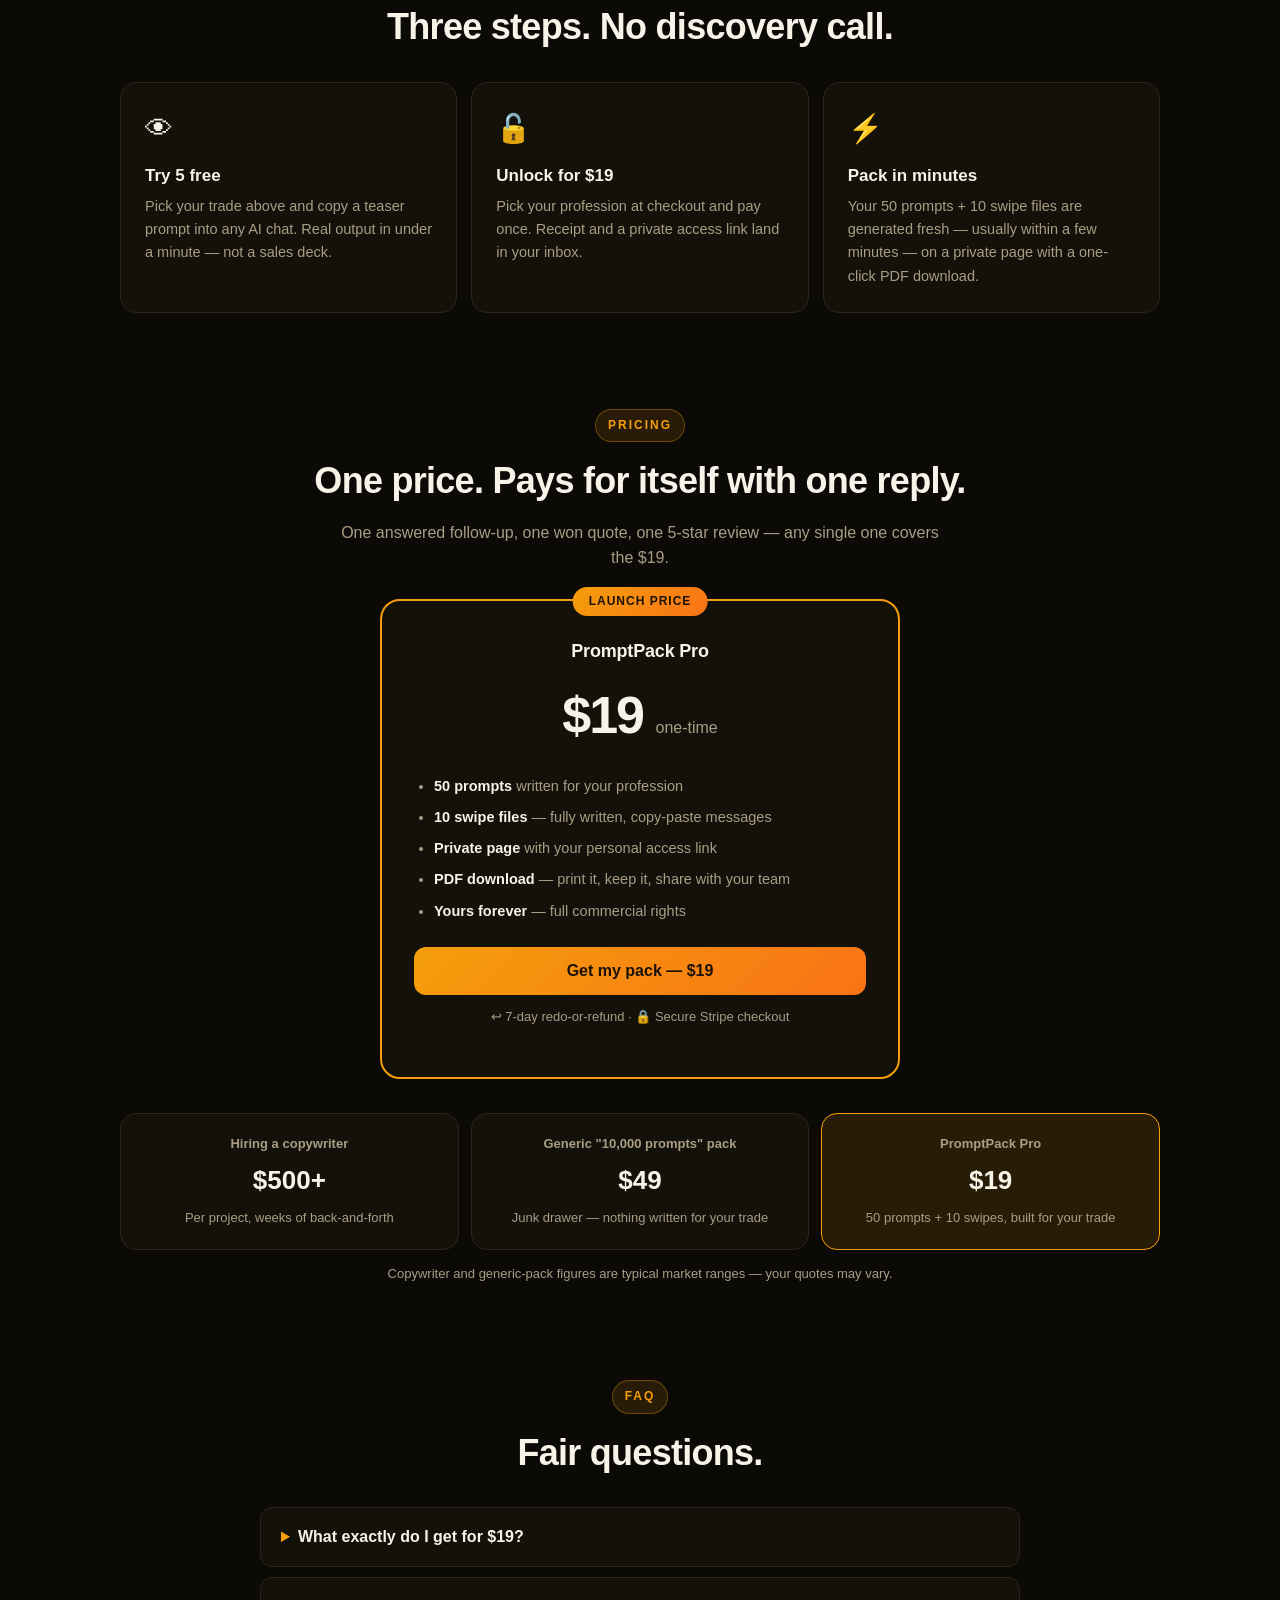
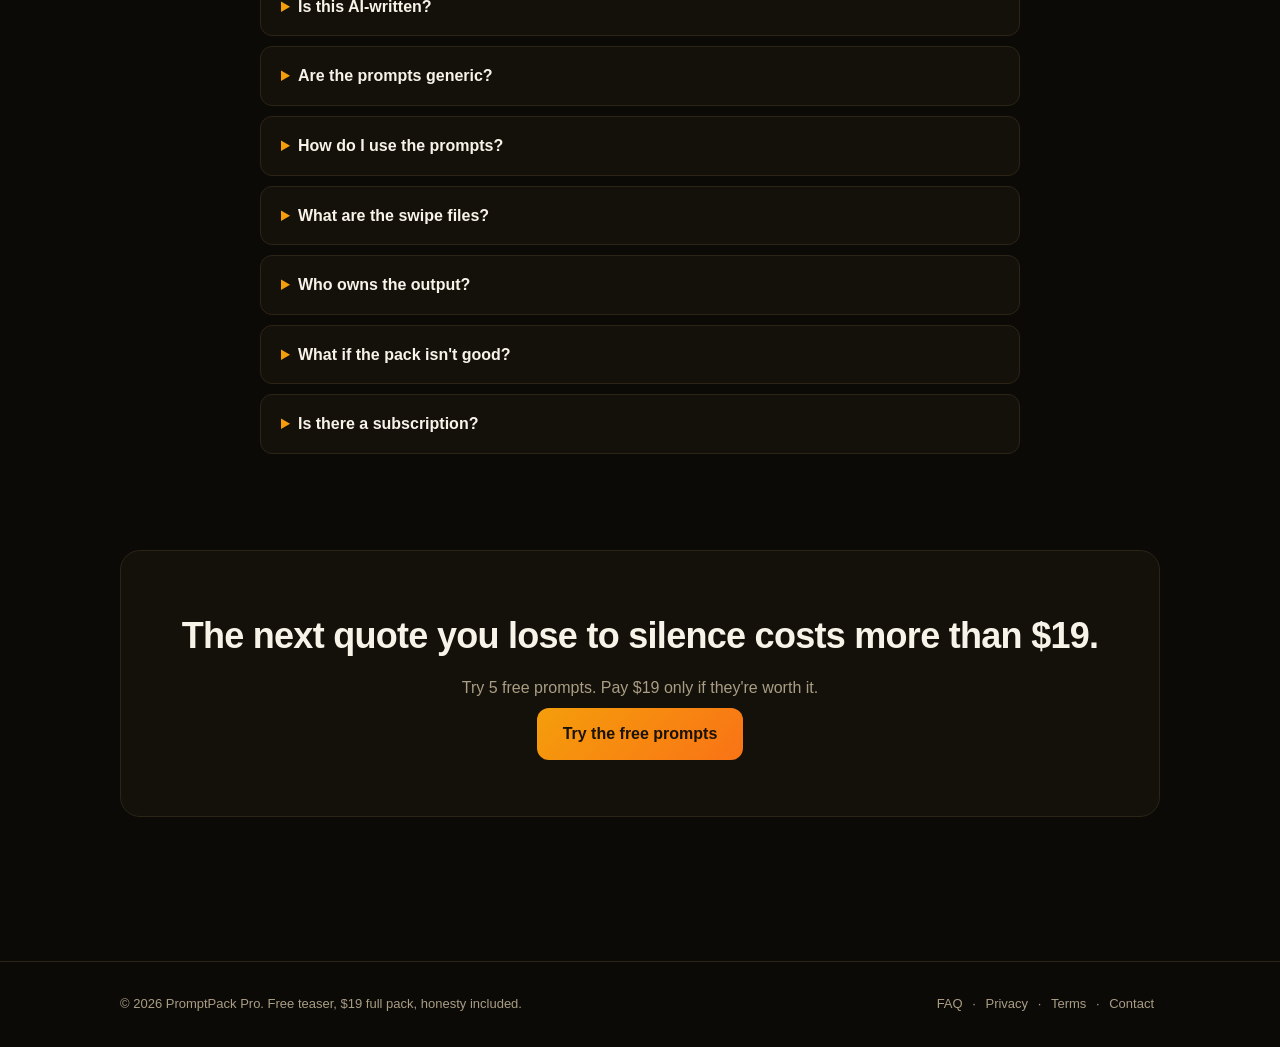
==== commit 701827dd: "Add paid-pack sample visuals + design fixes (tap targets, noscript fallback)" ====
--- a/index.html
+++ b/index.html
@@ -20,6 +20,7 @@
 <link rel="manifest" href="manifest.json">
 <meta name="theme-color" content="#0c0a07">
 <link rel="stylesheet" href="styles.css">
+<noscript><style>.reveal{opacity:1!important;transform:none!important}</style></noscript>
 <script type="application/ld+json">
 {"@context":"https://schema.org","@type":"Organization","name":"PromptPack Pro","url":"https://promptpack.mehyar.us/","logo":"https://promptpack.mehyar.us/assets/promptpack-logo.png","sameAs":[],"contactPoint":{"@type":"ContactPoint","email":"info@mehyar.us","contactType":"customer service"}}
 </script>
@@ -124,6 +125,30 @@
     </div>
     <div class="cat-cloud reveal">
       <span>Quote follow-ups</span><span>Review replies</span><span>Objection handlers</span><span>Listing descriptions</span><span>Discovery openers</span><span>Proposal follow-ups</span><span>Scope-creep replies</span><span>Testimonial asks</span><span>Content starters</span><span>Referral requests</span><span>Change orders</span><span>Price-reduction scripts</span>
+    </div>
+  </section>
+
+  <!-- ============ SAMPLES ============ -->
+  <section id="samples">
+    <div class="eyebrow-wrap"><p class="eyebrow">Peek inside the pack</p></div>
+    <h2 class="sec-title">This is what $19 buys.</h2>
+    <p class="sec-sub">Sample content written to the same recipe as the paid pack — clearly marked. The paid pack is 50 prompts + 10 swipe files at this bar, generated for your trade.</p>
+    <div class="sample-gallery">
+      <figure class="sample-shot reveal">
+        <span class="sample-badge">SAMPLE</span>
+        <img src="assets/samples/sample-prompts.png" width="780" height="1138" loading="lazy" alt="Sample excerpt: two paid-pack prompts with category, title, and full prompt text">
+        <figcaption>Outcome-driven prompts: the situation, the tone, the constraints, the placeholders — ready to paste.</figcaption>
+      </figure>
+      <figure class="sample-shot reveal">
+        <span class="sample-badge">SAMPLE</span>
+        <img src="assets/samples/sample-swipes.png" width="780" height="820" loading="lazy" alt="Sample excerpt: two fully written swipe files, a quote follow-up text and a 5-star review reply">
+        <figcaption>Swipe files: fully written messages for high-stakes moments. Swap the brackets, send.</figcaption>
+      </figure>
+      <figure class="sample-shot reveal">
+        <span class="sample-badge">SAMPLE</span>
+        <img src="assets/samples/sample-pdf.png" width="780" height="884" loading="lazy" alt="Sample excerpt: print-ready PDF page mock of the prompt pack">
+        <figcaption>One-click PDF: your whole pack, print-ready, on your private page.</figcaption>
+      </figure>
     </div>
   </section>
 
--- a/styles.css
+++ b/styles.css
@@ -429,3 +429,24 @@
   .pack-cover { break-after: page; }
   .swipe-section { break-before: page; }
 }
+
+/* ---------- finisher pass: sample gallery + tap targets (2026-09-16) ---------- */
+.sample-gallery { display: grid; gap: 16px; margin-top: 26px; }
+@media (min-width: 760px) { .sample-gallery { grid-template-columns: repeat(3, 1fr); } }
+.sample-shot {
+  position: relative; background: var(--surface); border: 1px solid var(--line);
+  border-radius: var(--radius); overflow: hidden; margin: 0;
+}
+.sample-shot img { display: block; width: 100%; height: auto; }
+.sample-shot .sample-badge {
+  position: absolute; top: 12px; right: 12px;
+  background: var(--gold); color: #1a1206; font-size: 11px; font-weight: 800;
+  letter-spacing: 1.5px; padding: 5px 12px; border-radius: 999px;
+}
+.sample-shot figcaption { padding: 14px 16px; color: var(--muted); font-size: 14px; }
+@media (max-width: 560px) {
+  .nav .nav-cta { min-height: 44px; display: inline-flex; align-items: center; padding: 10px 18px; }
+}
+.teaser-tab { min-height: 44px; display: inline-flex; align-items: center; }
+.copy-btn { min-height: 44px; display: inline-flex; align-items: center; }
+.modal-close { padding: 8px; }
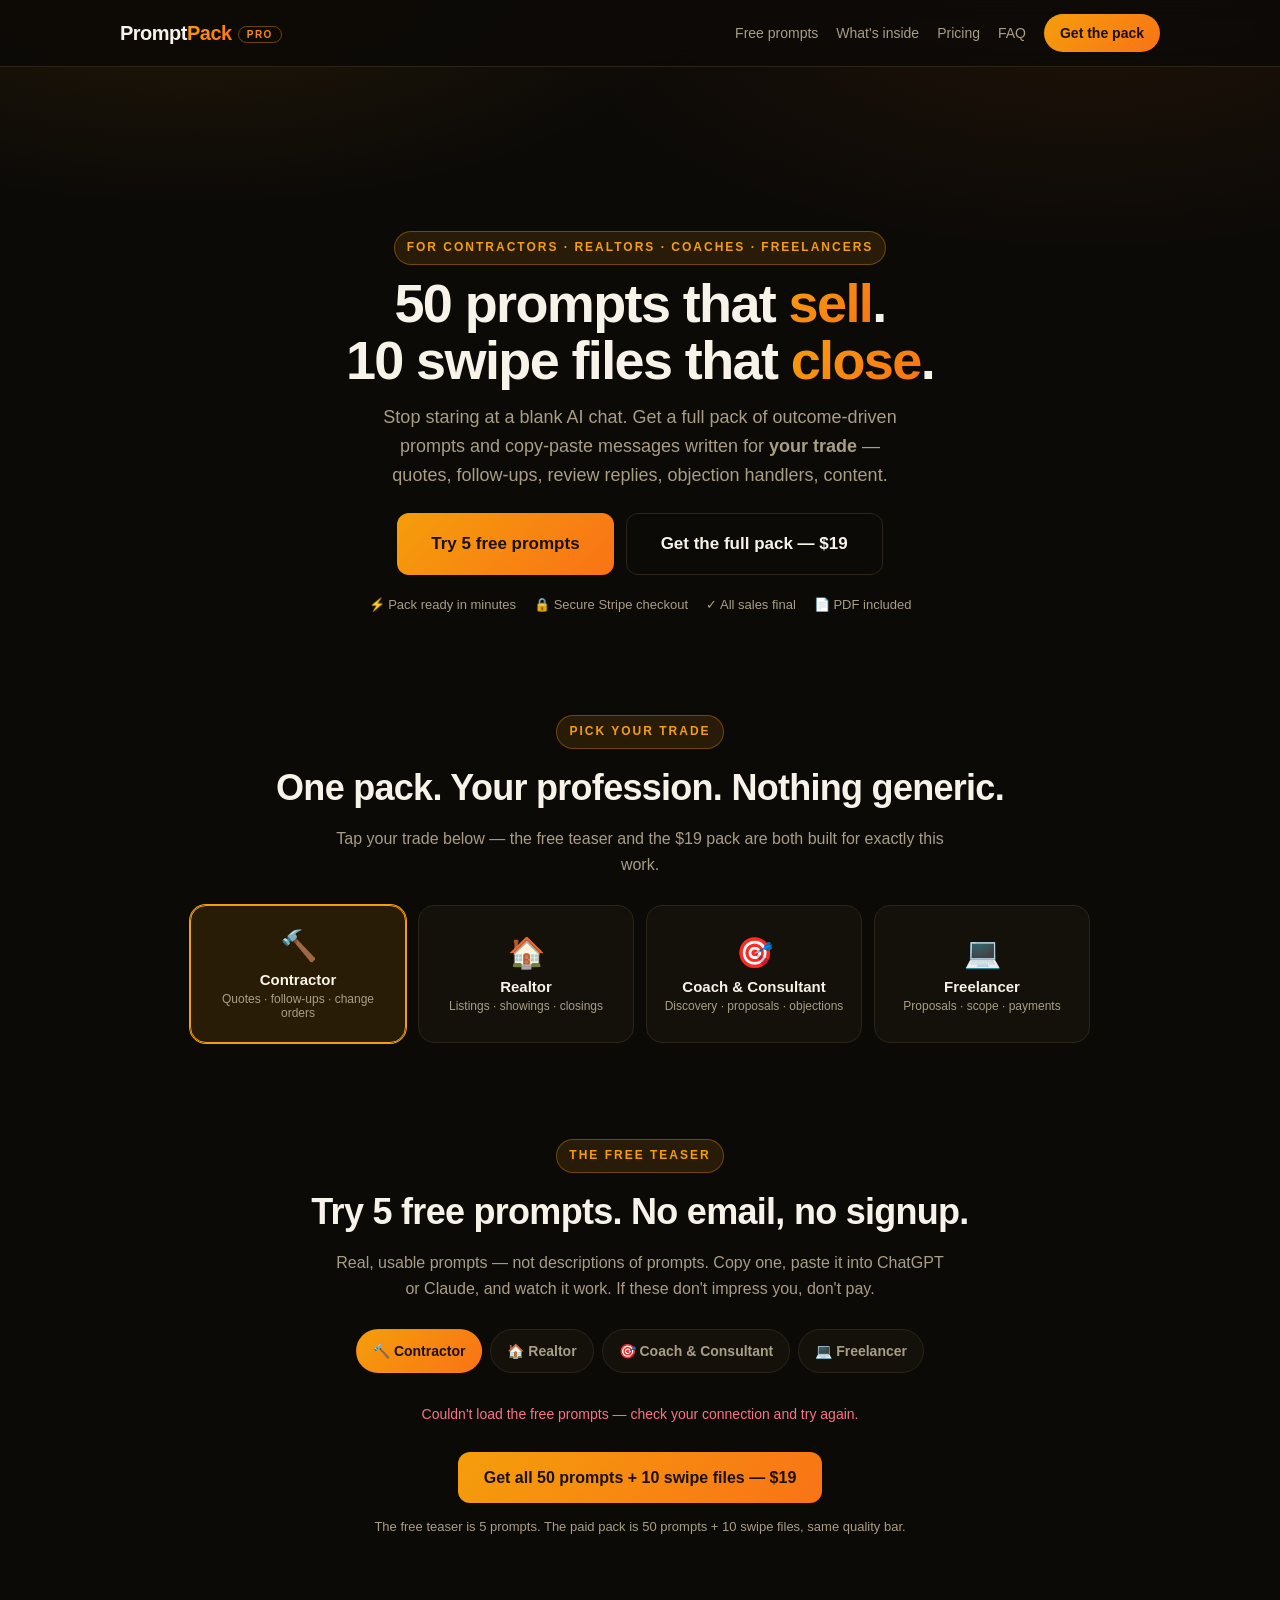
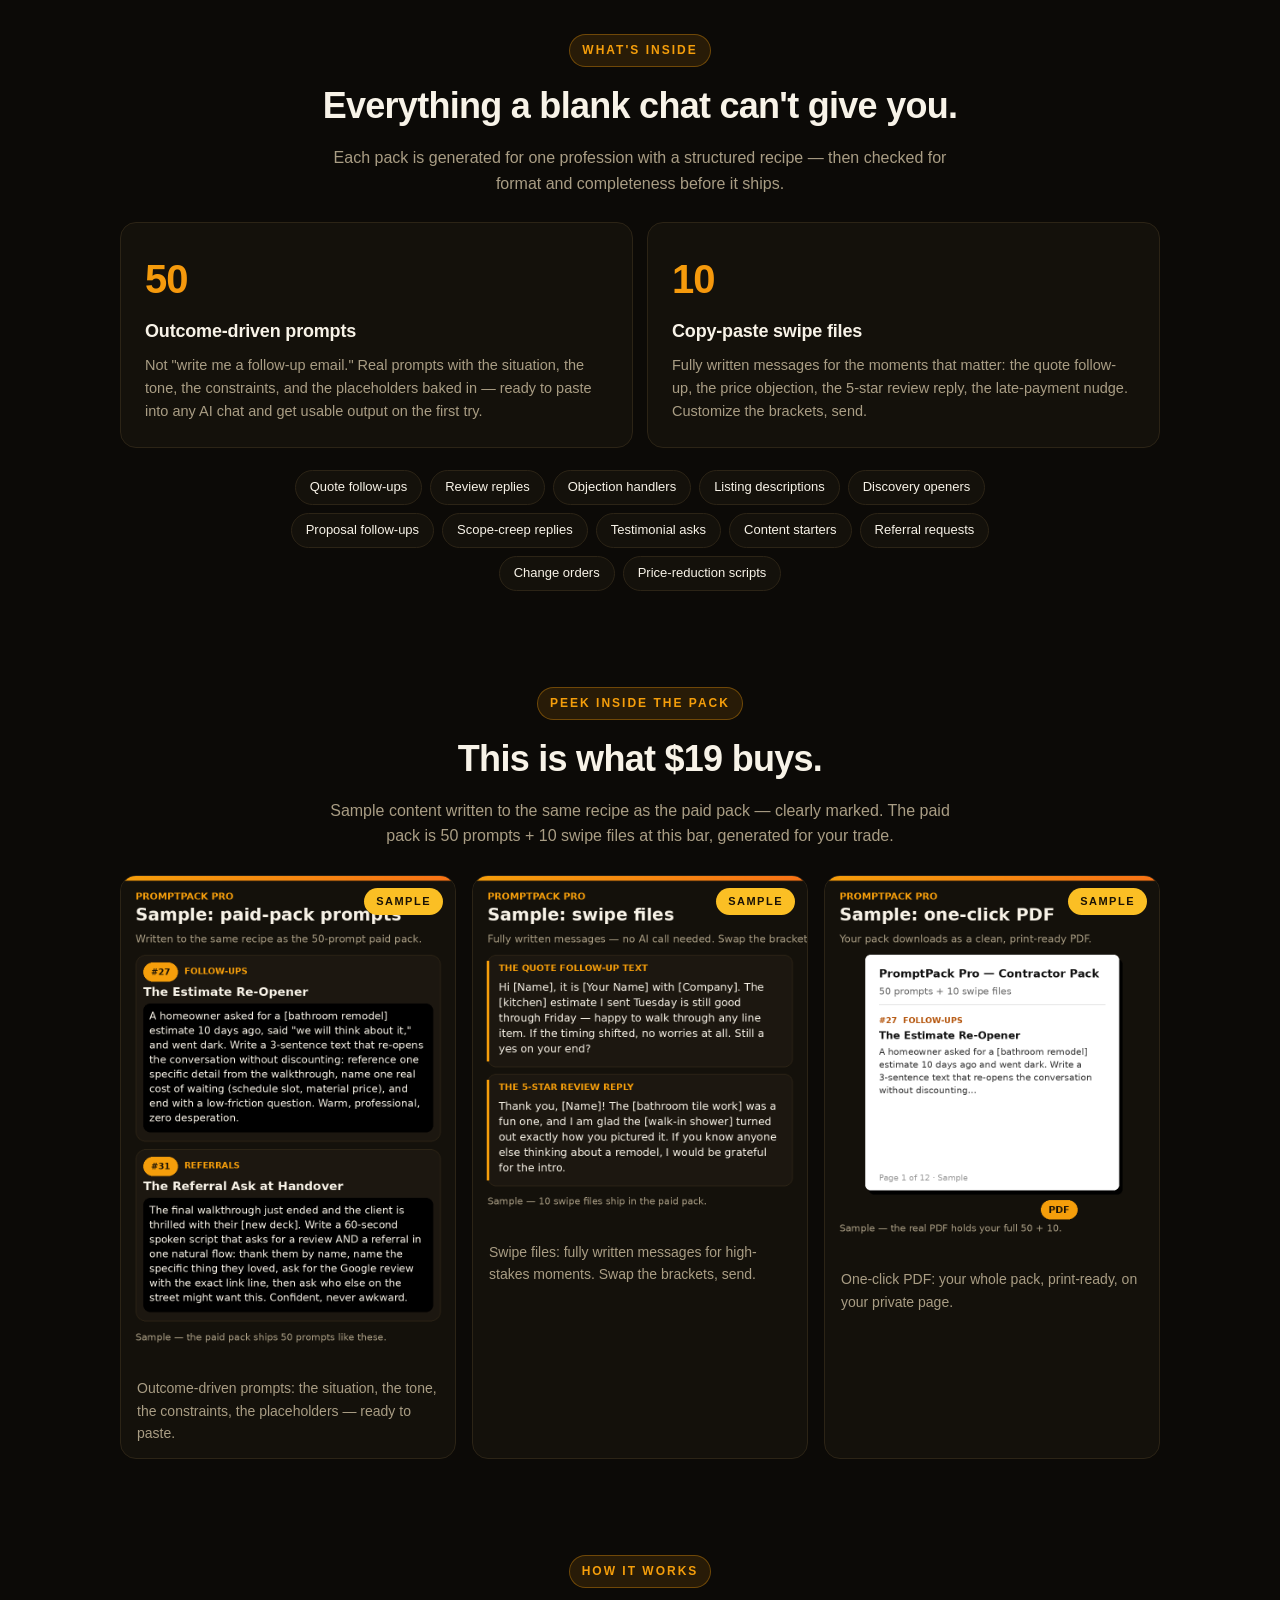
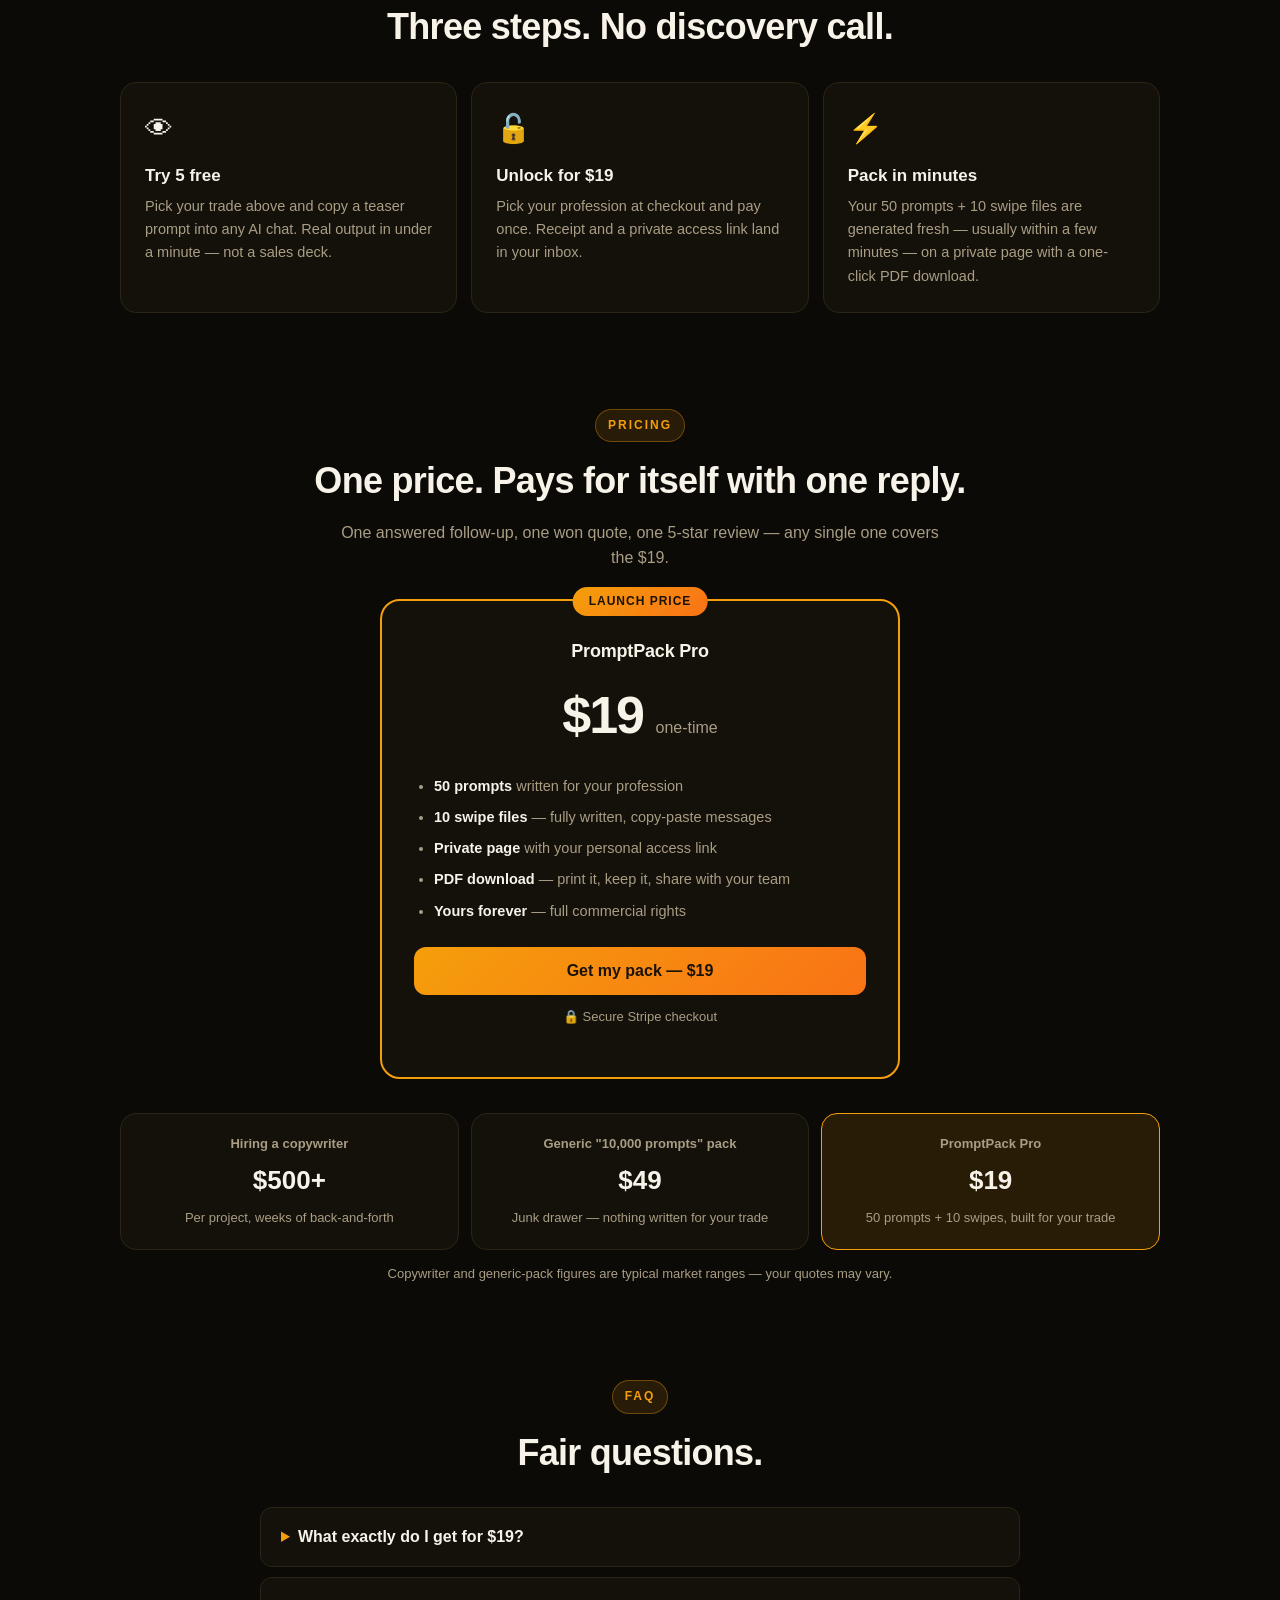
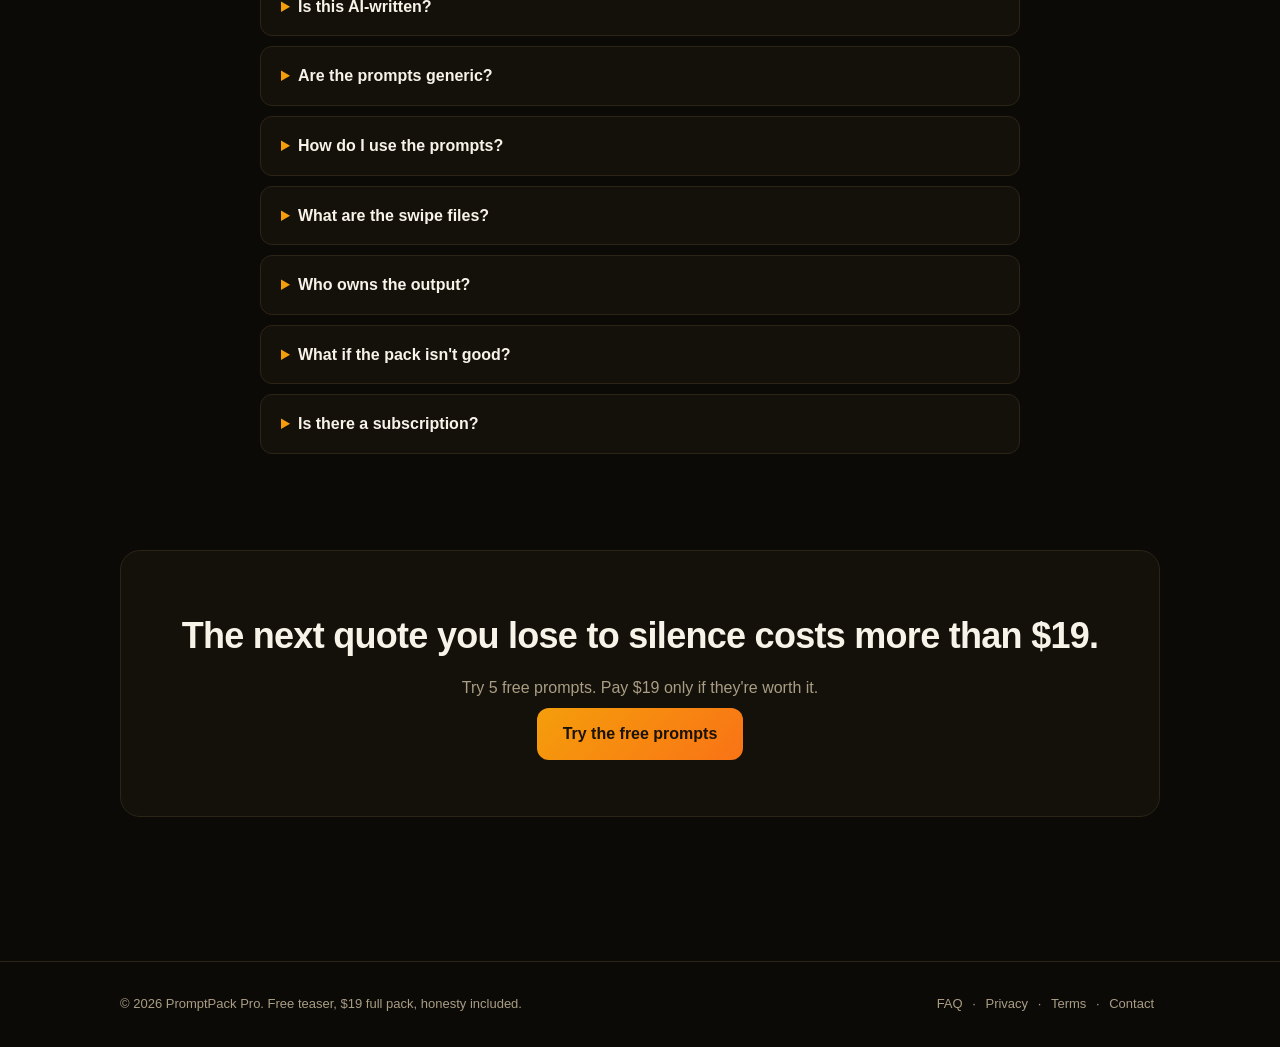
==== commit ff6495e6: "Remove refund promises — all sales final (owner rule)" ====
--- a/index.html
+++ b/index.html
@@ -2,19 +2,27 @@
 <html lang="en">
 <head>
 <meta charset="utf-8">
+<!-- TRACKING:GA4-GTM -->
+<!-- Google Tag Manager -->
+<script>(function(w,d,s,l,i){w[l]=w[l]||[];w[l].push({'gtm.start':new Date().getTime(),event:'gtm.js'});var f=d.getElementsByTagName(s)[0],j=d.createElement(s),dl=l!='dataLayer'?'&l='+l:'';j.async=true;j.src='https://www.googletagmanager.com/gtm.js?id='+i+dl;f.parentNode.insertBefore(j,f);})(window,document,'script','dataLayer','GTM-PZLMLZ5C');</script>
+<!-- End Google Tag Manager -->
+<!-- Google Analytics 4 -->
+<script async src="https://www.googletagmanager.com/gtag/js?id=G-EREBXM6KP5"></script>
+<script>window.dataLayer=window.dataLayer||[];function gtag(){dataLayer.push(arguments);}gtag('js',new Date());gtag('config','G-EREBXM6KP5');</script>
+<!-- End Google Analytics 4 -->
 <meta name="viewport" content="width=device-width, initial-scale=1, viewport-fit=cover">
-<title>PromptPack Pro — 50 AI prompts + 10 swipe files for your trade, $19</title>
-<meta name="description" content="Pick your profession — contractor, realtor, coach, or freelancer — and get 50 outcome-driven AI prompts plus 10 copy-paste swipe files written for your trade. Try 5 free, no email. $19 one-time.">
+<title>PromptPack Pro — 50 AI prompts for your trade, $19</title>
+<meta name="description" content="PromptPack Pro: 50 AI prompts + 10 swipe files written for your trade — quotes, follow-ups, reviews, content. Yours forever, $19 one-time. No fluff.">
 <link rel="canonical" href="https://promptpack.mehyar.us/">
 <meta property="og:type" content="website">
 <meta property="og:site_name" content="PromptPack Pro">
-<meta property="og:title" content="PromptPack Pro — 50 AI prompts + 10 swipe files for your trade, $19">
+<meta property="og:title" content="PromptPack Pro — 50 AI prompts for your trade, $19">
 <meta property="og:description" content="Try 5 free prompts — no email, no signup. The full pack (50 prompts + 10 swipe files) is $19 one-time, written for contractors, realtors, coaches, and freelancers.">
 <meta property="og:url" content="https://promptpack.mehyar.us/">
 <meta property="og:image" content="https://promptpack.mehyar.us/assets/promptpack-logo.png">
 <meta property="og:image:alt" content="PromptPack Pro brand tile">
 <meta name="twitter:card" content="summary_large_image">
-<meta name="twitter:title" content="PromptPack Pro — 50 AI prompts + 10 swipe files for your trade, $19">
+<meta name="twitter:title" content="PromptPack Pro — 50 AI prompts for your trade, $19">
 <meta name="twitter:description" content="Try 5 free prompts — no email, no signup. Full pack $19 one-time.">
 <meta name="twitter:image" content="https://promptpack.mehyar.us/assets/promptpack-logo.png">
 <link rel="manifest" href="manifest.json">
@@ -33,13 +41,16 @@
 {"@type":"Question","name":"Is this AI-written?","acceptedAnswer":{"@type":"Answer","text":"Yes — each pack is generated by a large language model using a structured recipe tuned per profession, then validated for format and completeness. The 5 free teaser prompts are hand-written; the paid pack follows the same quality bar."}},
 {"@type":"Question","name":"Are the prompts generic?","acceptedAnswer":{"@type":"Answer","text":"No. Each pack is built for one trade. A contractor gets quote follow-ups and change-order language; a realtor gets listing descriptions and price-reduction scripts; a coach gets discovery openers; a freelancer gets proposals and scope-creep replies. Pick your profession at checkout."}},
 {"@type":"Question","name":"Who owns the output?","acceptedAnswer":{"@type":"Answer","text":"You do. Full commercial rights, forever. Use the prompts and swipe files in your business however you like."}},
-{"@type":"Question","name":"What if the pack isn't good?","acceptedAnswer":{"@type":"Answer","text":"Email within 7 days and we'll regenerate it once, free. If it's still not usable, you get a full refund."}},
+{"@type":"Question","name":"What if the pack isn't good?","acceptedAnswer":{"@type":"Answer","text":"All sales are final. If your pack can't be delivered or opened, email info@mehyar.us and we will make it right."}},
 {"@type":"Question","name":"Is there a subscription?","acceptedAnswer":{"@type":"Answer","text":"No. $19 one-time. Your pack lives at a private link you can open anytime."}},
 {"@type":"Question","name":"How do I use the prompts?","acceptedAnswer":{"@type":"Answer","text":"Copy any prompt, paste it into ChatGPT, Claude, or any AI chat, fill in the bracketed details (your trade, the client situation), and hit send. Each prompt is self-contained and ready to use."}}
 ]}
 </script>
 </head>
 <body>
+<!-- Google Tag Manager (noscript) -->
+<noscript><iframe src="https://www.googletagmanager.com/ns.html?id=GTM-PZLMLZ5C" height="0" width="0" style="display:none;visibility:hidden"></iframe></noscript>
+<!-- End Google Tag Manager (noscript) -->
 
 <header class="site-header">
   <div class="inner">
@@ -67,7 +78,7 @@
     <div class="trust-row">
       <span>⚡ Pack ready in minutes</span>
       <span>🔒 Secure Stripe checkout</span>
-      <span>↩ 7-day redo-or-refund</span>
+      <span>✓ All sales final</span>
       <span>📄 PDF included</span>
     </div>
   </section>
@@ -180,7 +191,7 @@
         <li><strong>Yours forever</strong> — full commercial rights</li>
       </ul>
       <button class="btn btn-primary btn-block" id="buy-open">Get my pack — $19</button>
-      <p class="price-guarantee">↩ 7-day redo-or-refund · 🔒 Secure Stripe checkout</p>
+      <p class="price-guarantee">🔒 Secure Stripe checkout</p>
     </div>
     <div class="compare-strip reveal">
       <div class="compare-col">
@@ -233,7 +244,7 @@
       </details>
       <details class="reveal">
         <summary>What if the pack isn't good?</summary>
-        <p>Email us within 7 days and we'll regenerate it once, free. If it's still not usable, you get a full refund.</p>
+        <p>All sales are final. If your pack can't be delivered or opened, email us at info@mehyar.us and we will make it right.</p>
       </details>
       <details class="reveal">
         <summary>Is there a subscription?</summary>
